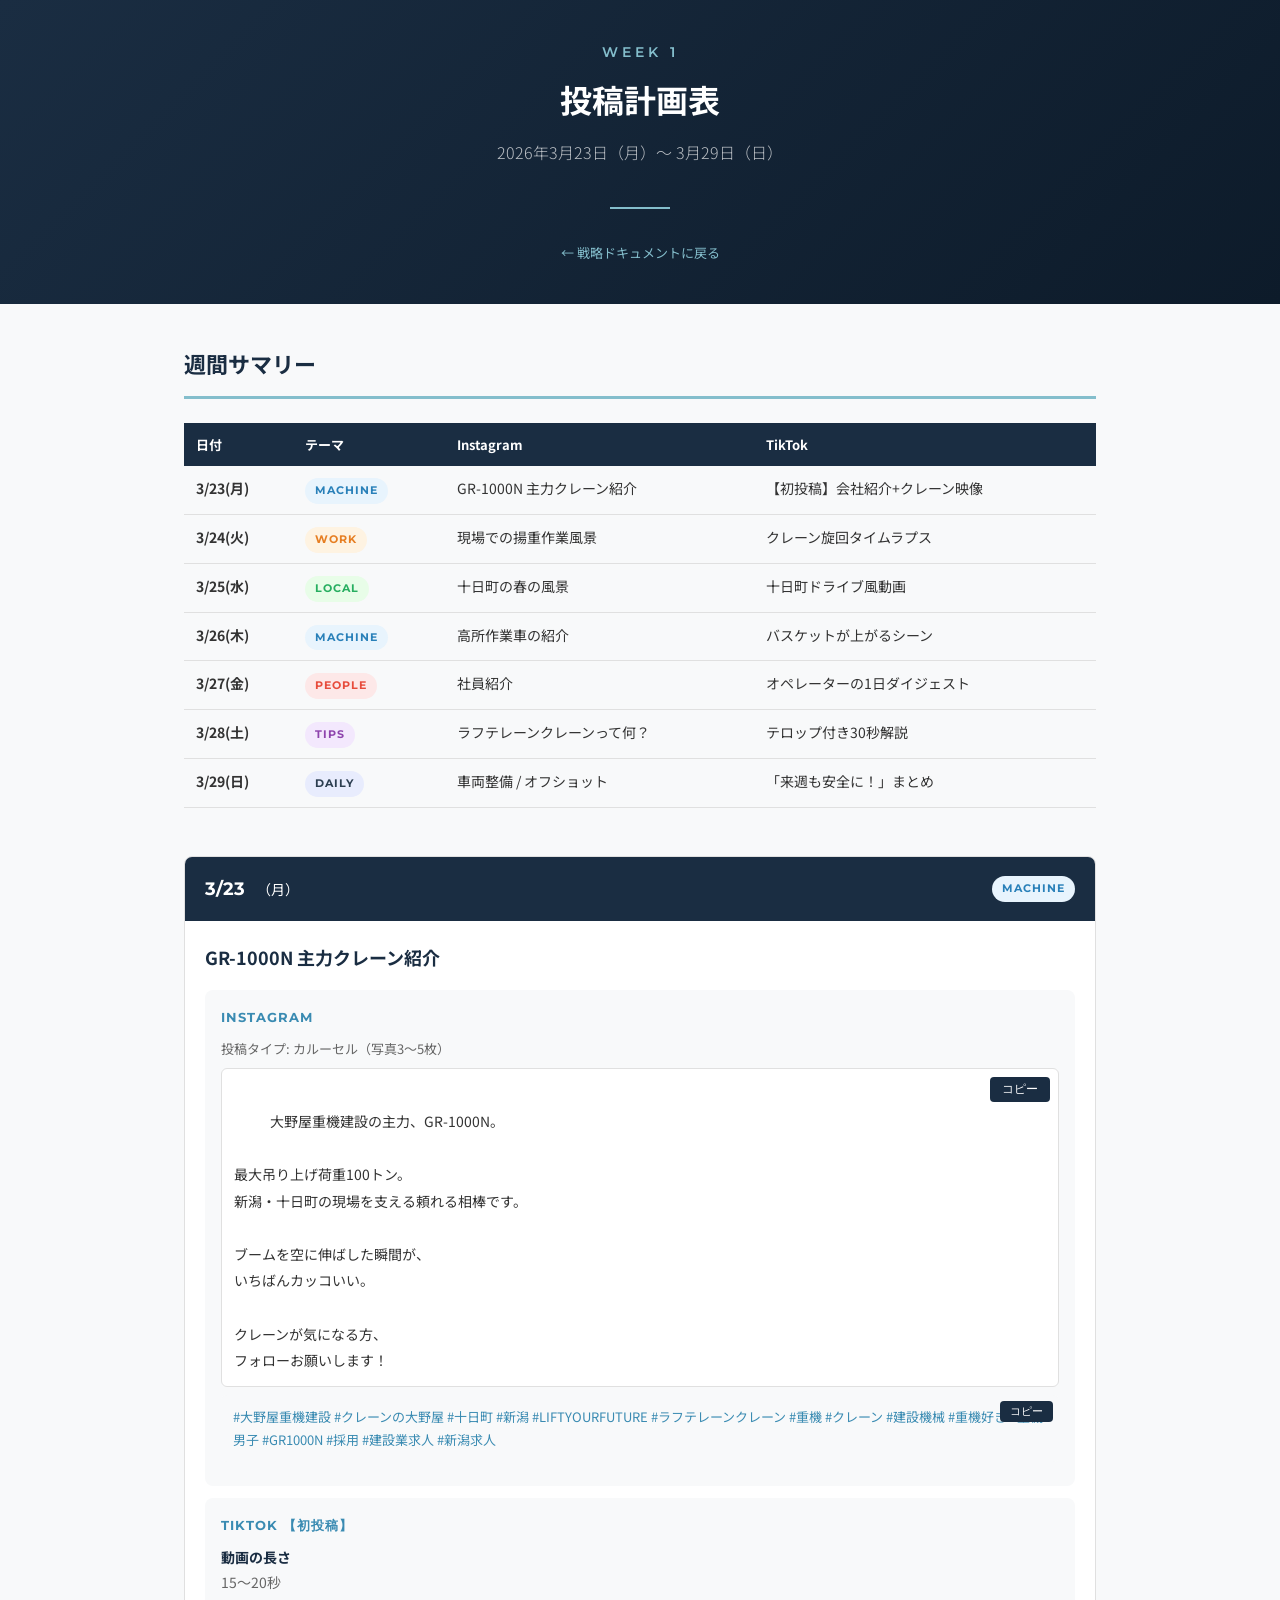
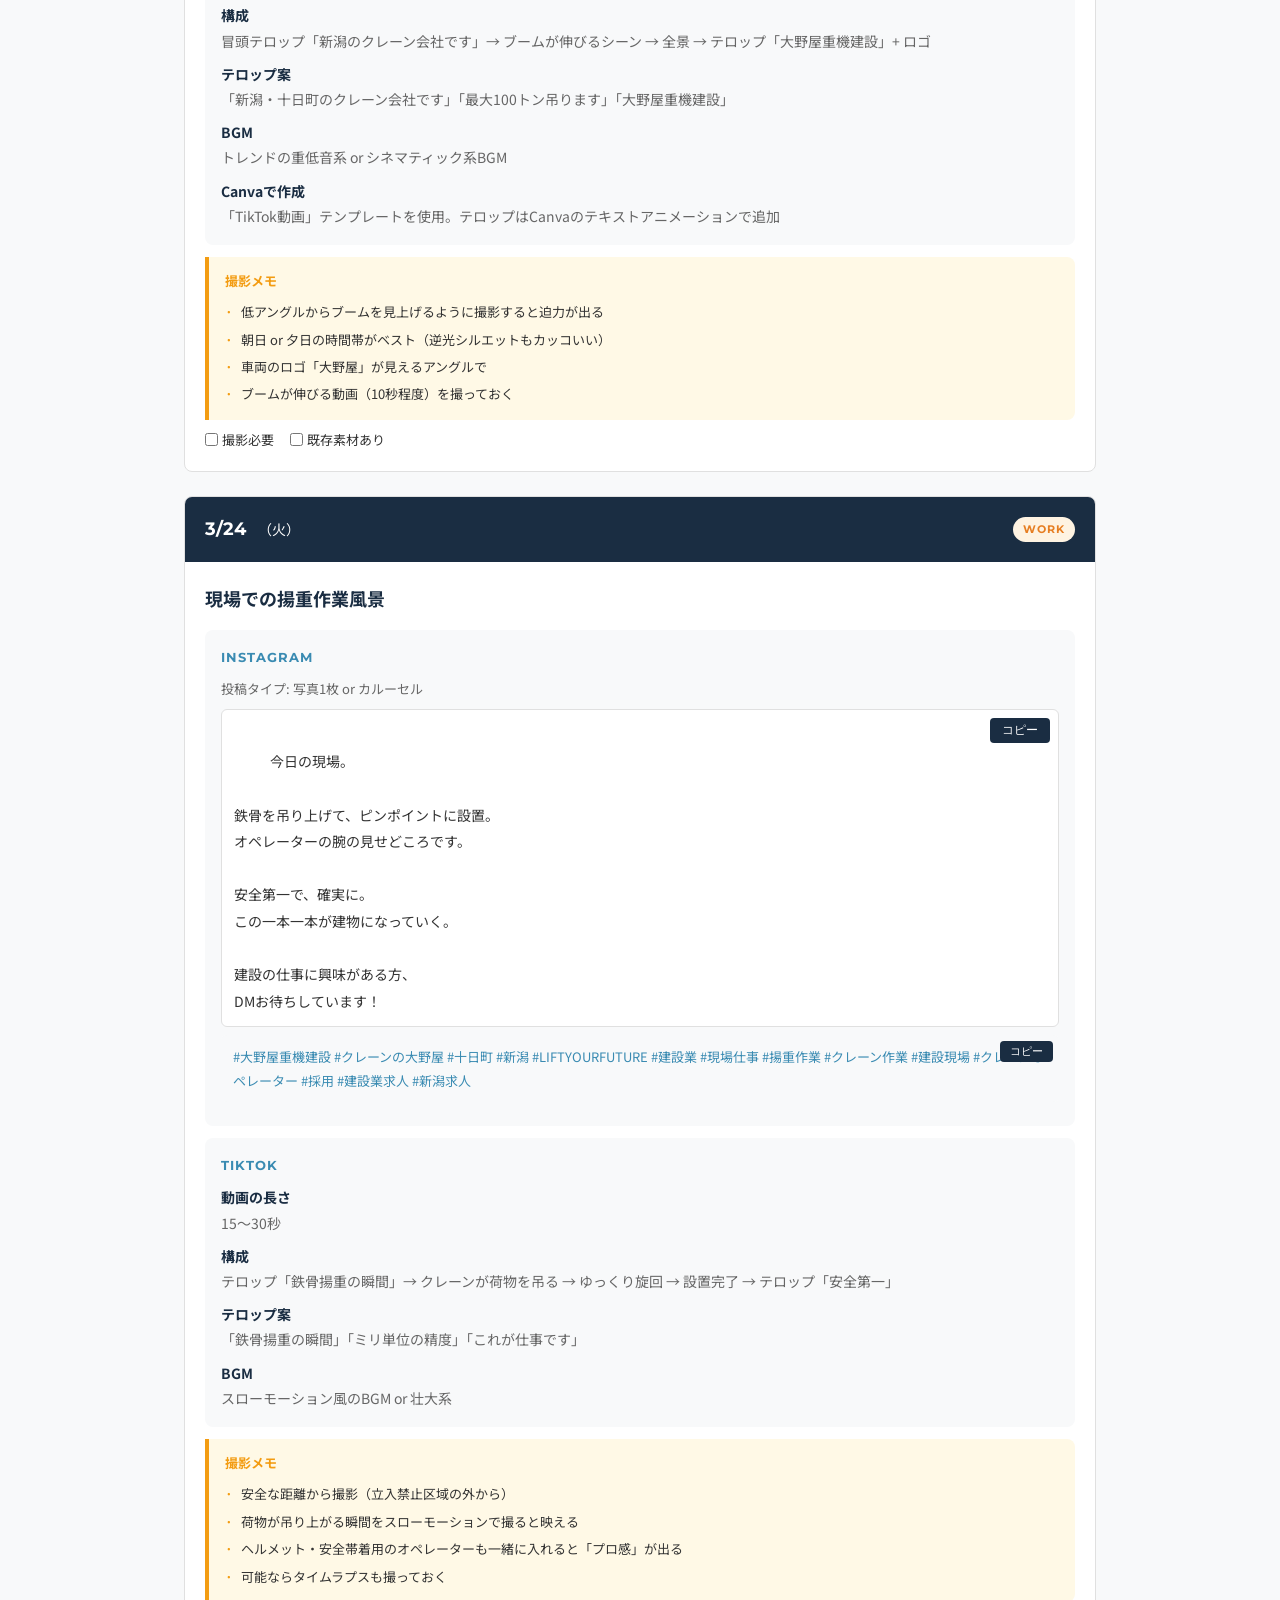
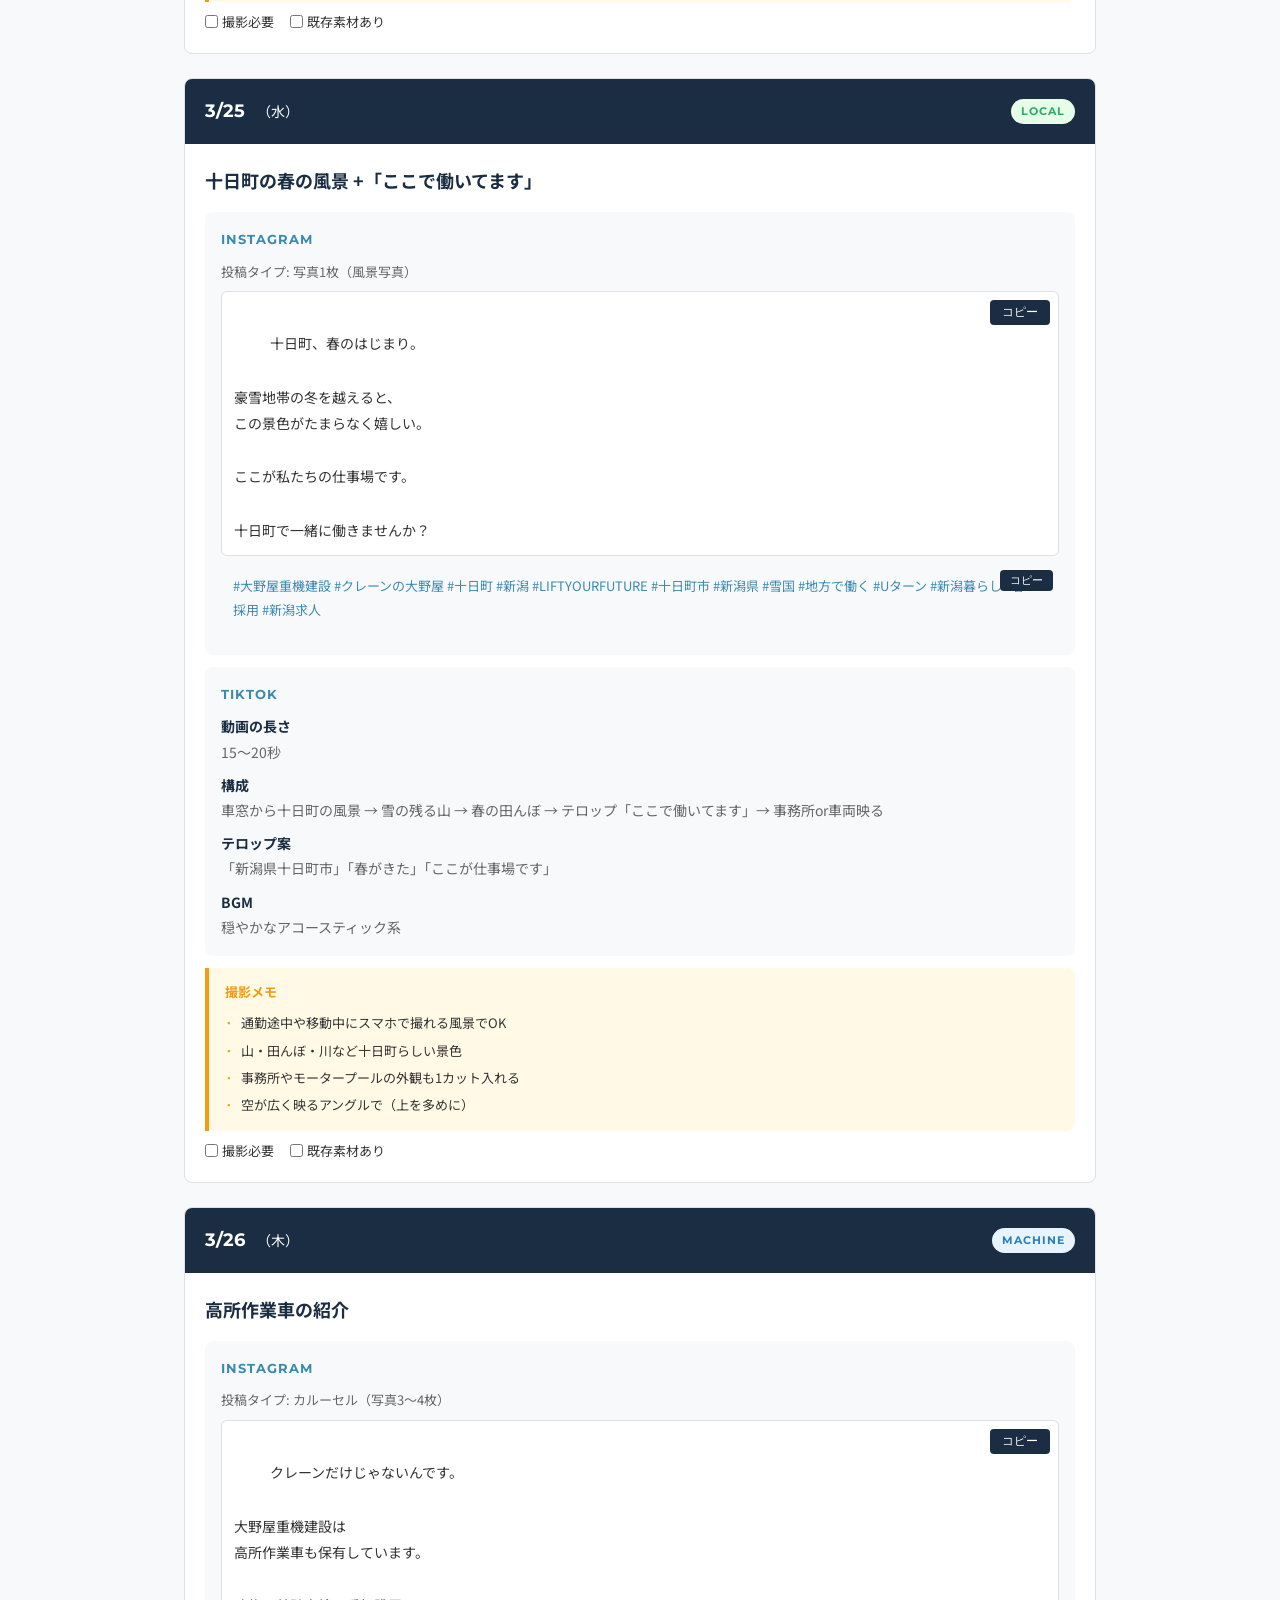
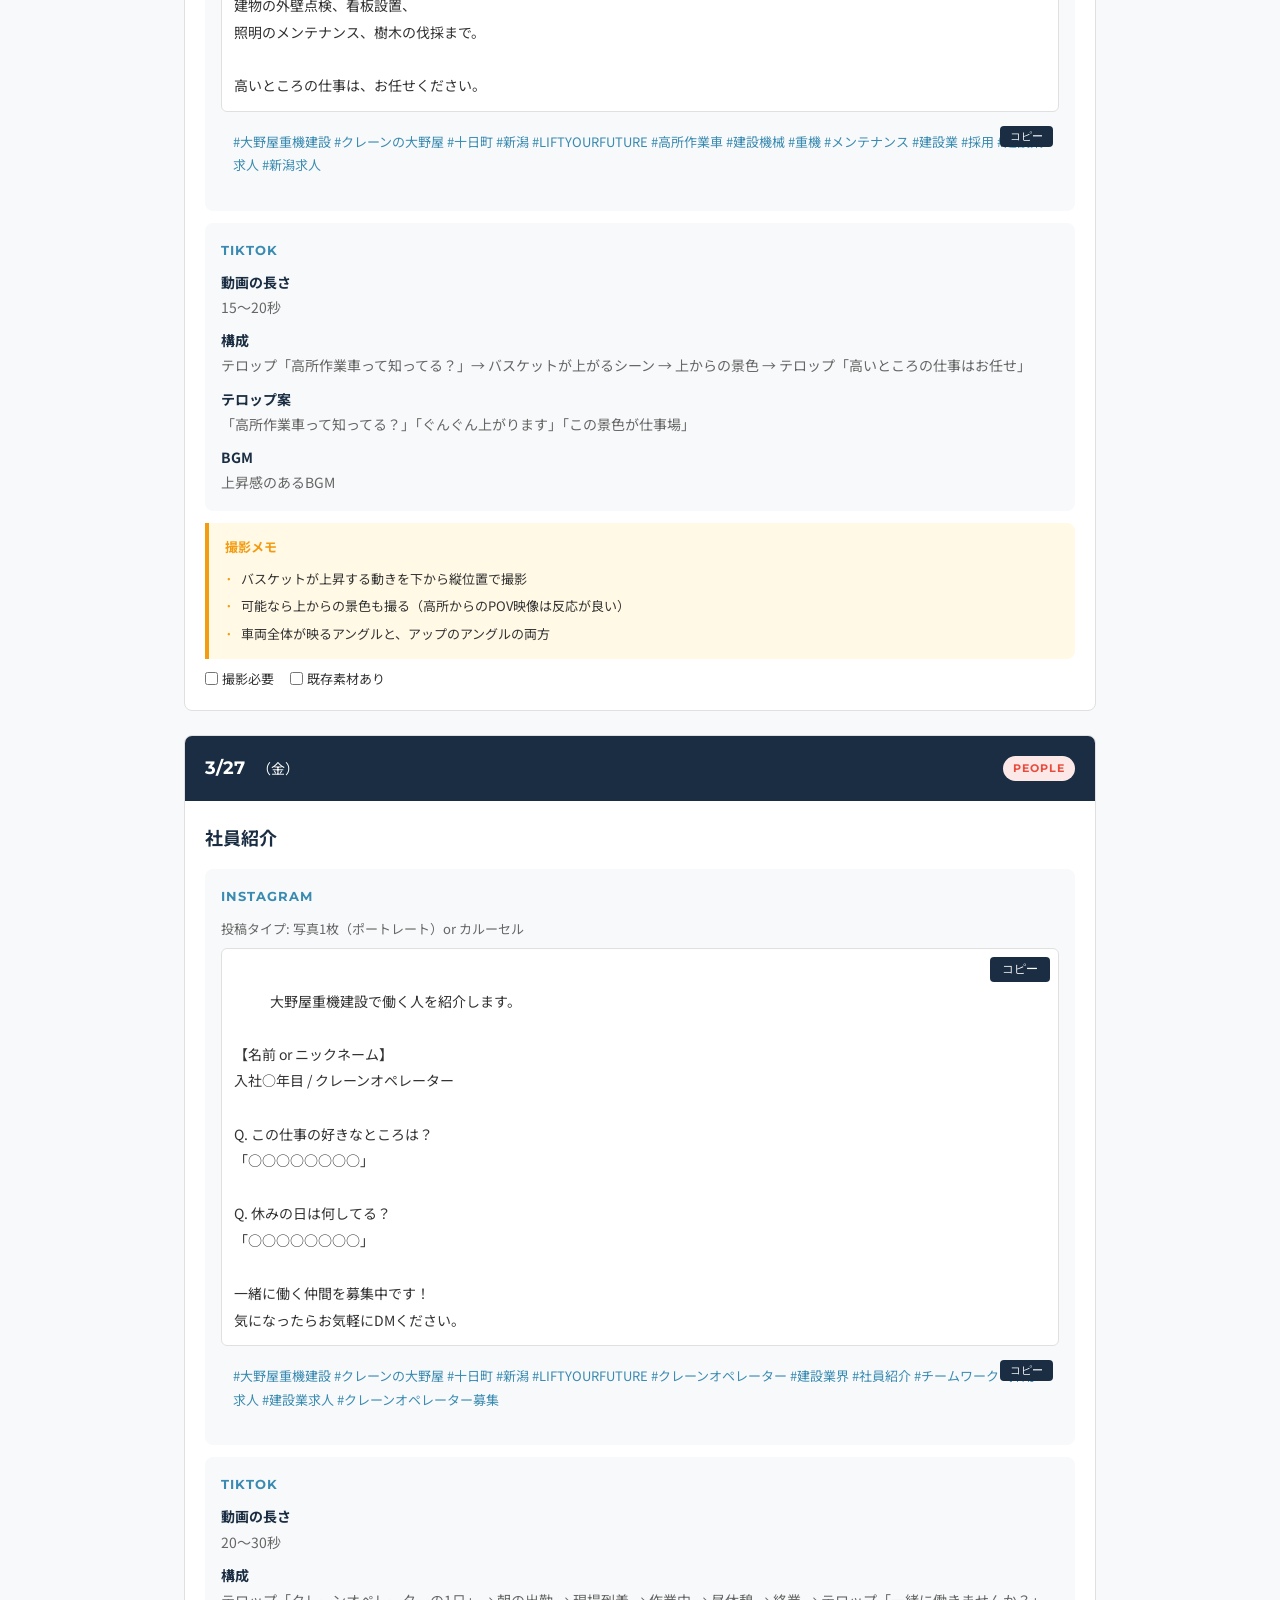
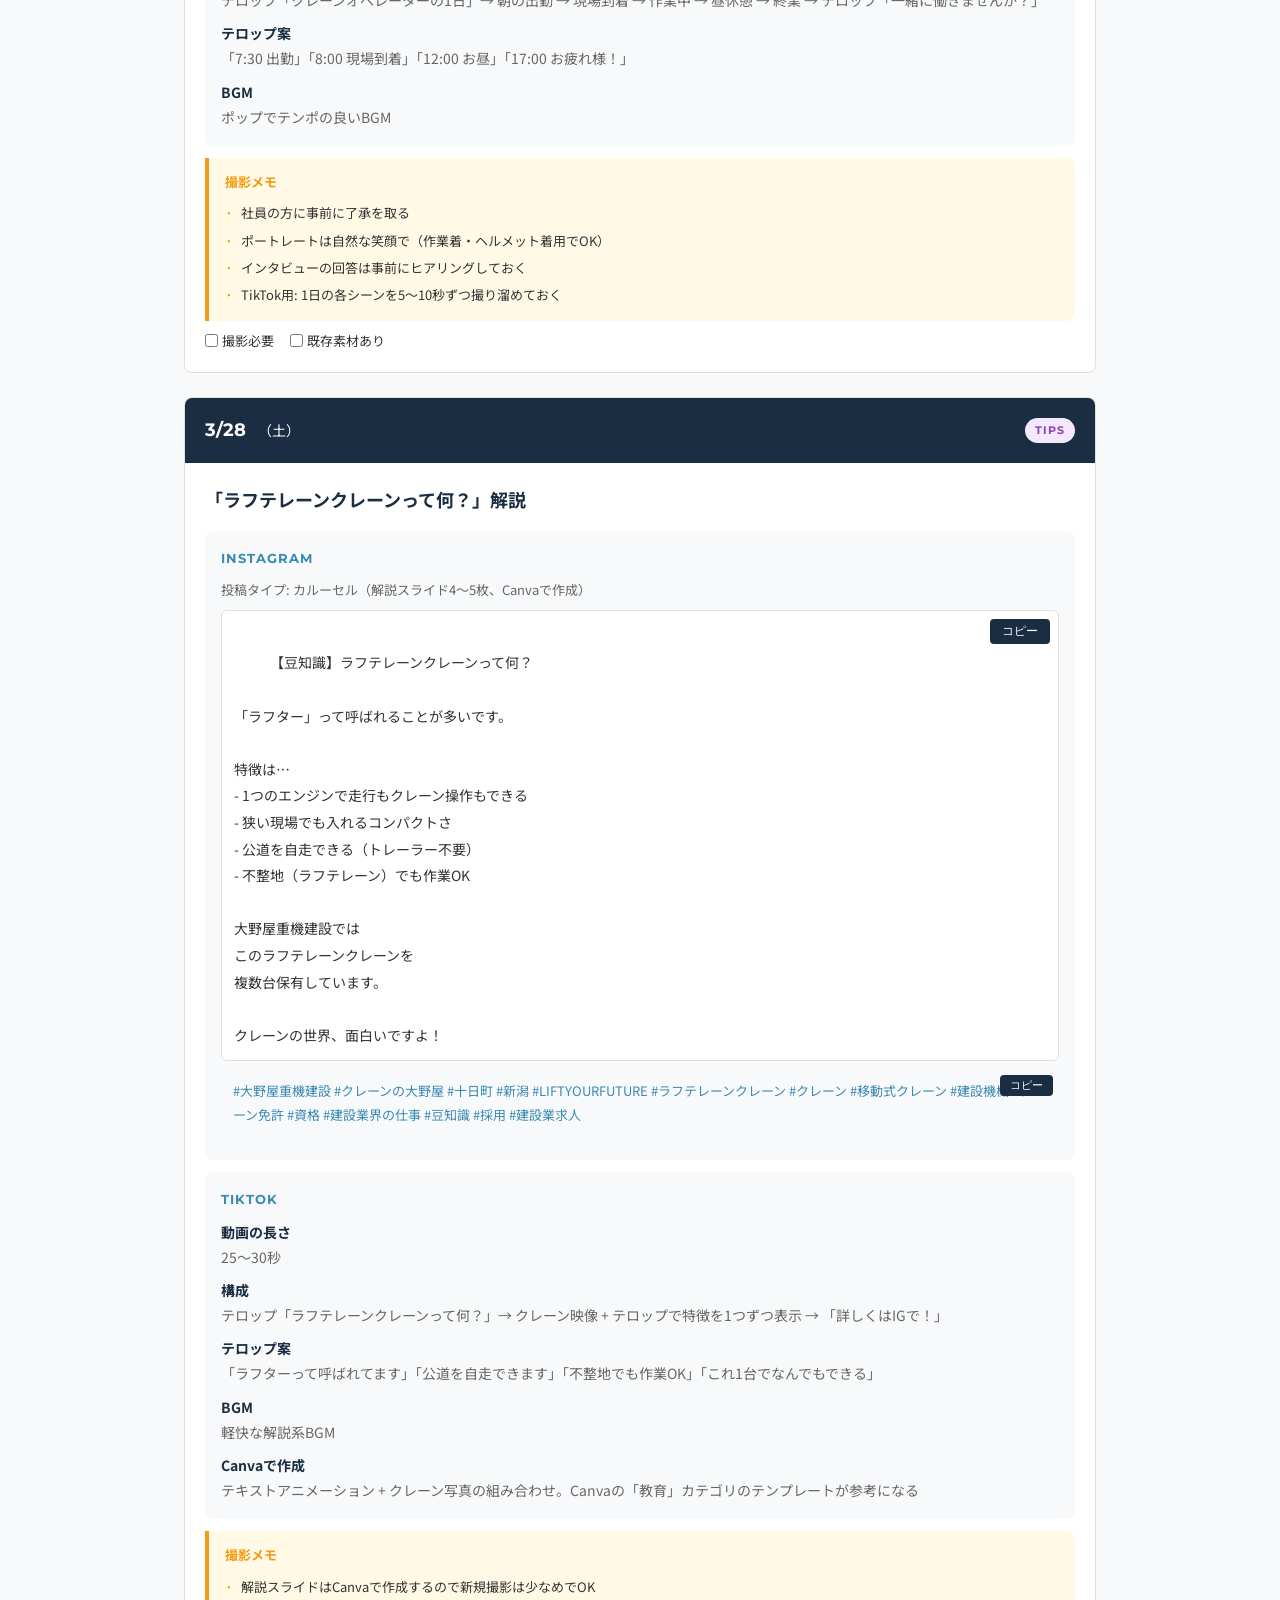
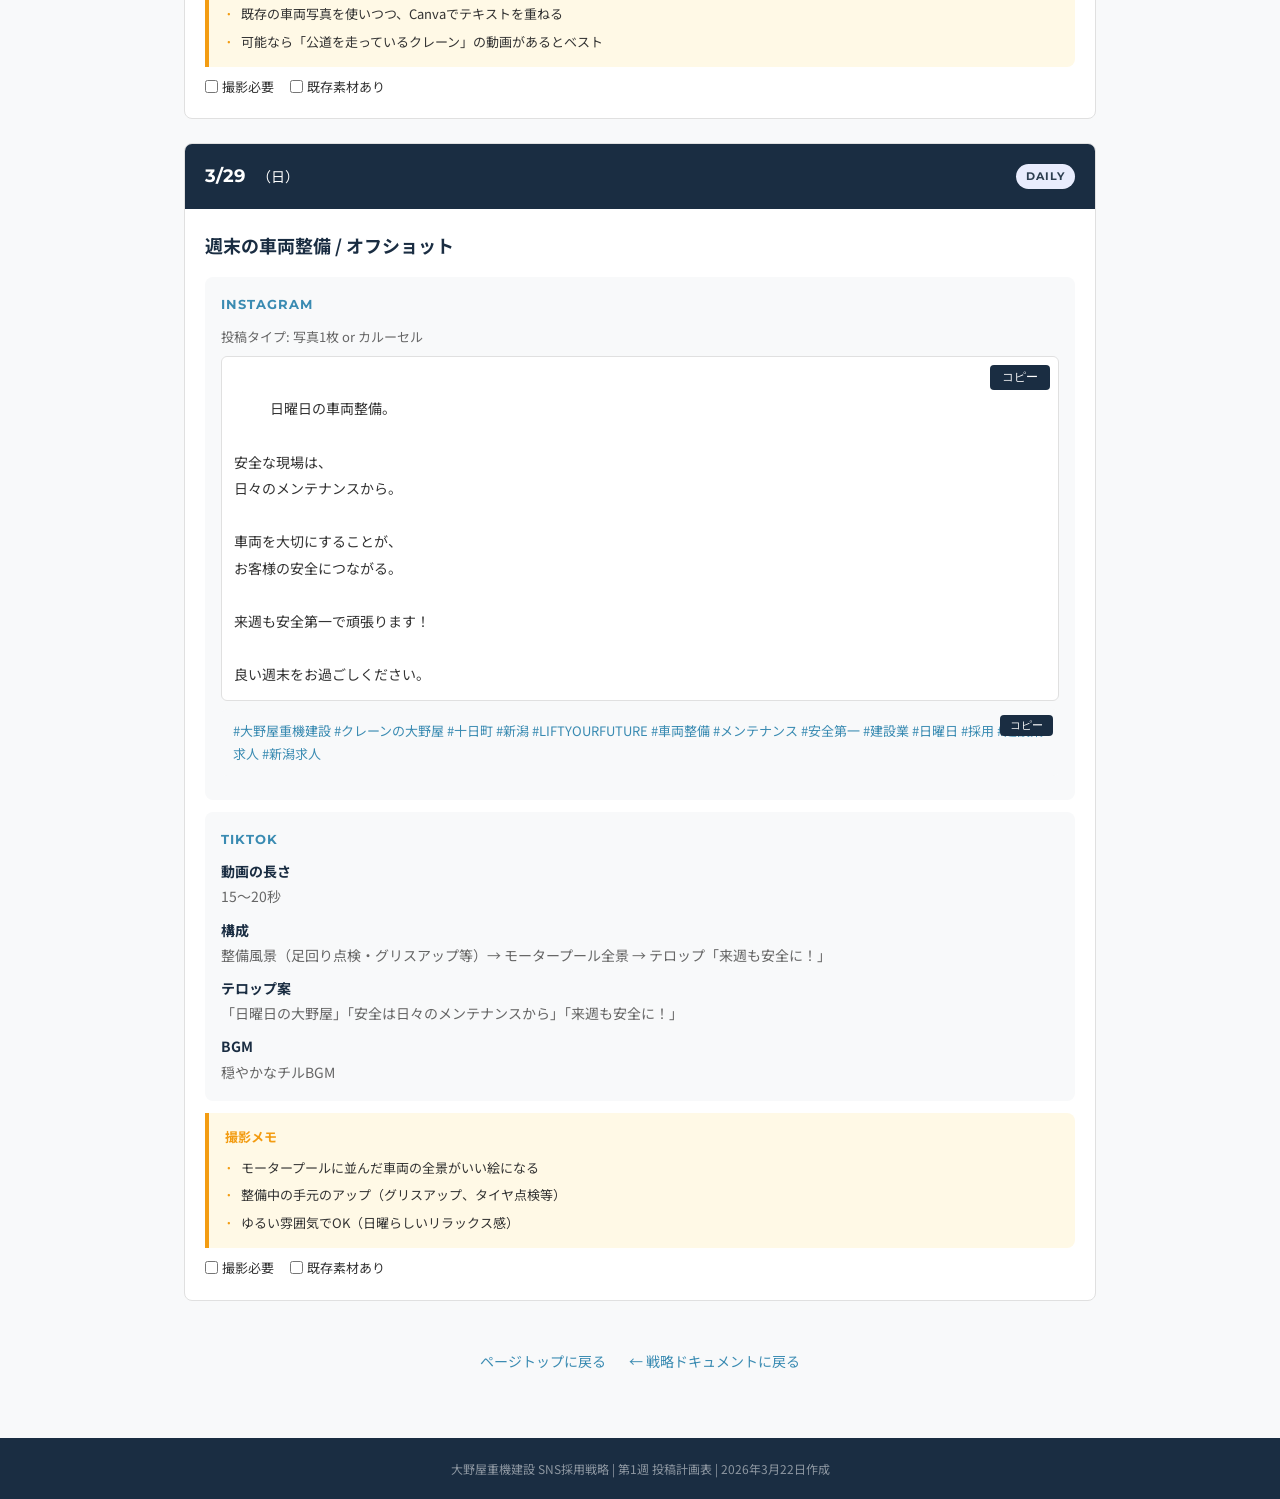
==== weekly-plan.html @ db6c4397 "初版: SNS採用戦略ドキュメント + 第1週投稿計画 + 月次レビューシート Co-Authored-By: Claude Opus 4.6 <noreply@anthropic.com>" ====
<!DOCTYPE html>
<html lang="ja">
<head>
  <meta charset="UTF-8">
  <meta name="viewport" content="width=device-width, initial-scale=1.0">
  <title>第1週 投稿計画表（3/23〜3/29）| 大野屋重機建設 SNS</title>
  <link href="https://fonts.googleapis.com/css2?family=Montserrat:wght@400;600;700&family=Noto+Sans+JP:wght@300;400;500;700&display=swap" rel="stylesheet">
  <link rel="stylesheet" href="css/style.css">
</head>
<body>

  <!-- ========== Header ========== -->
  <div class="cover" style="min-height:auto; padding:40px 24px;">
    <div class="cover-logo">WEEK 1</div>
    <h1 class="cover-title">投稿計画表</h1>
    <p class="cover-subtitle">2026年3月23日（月）〜 3月29日（日）</p>
    <div class="cover-divider"></div>
    <p style="color:rgba(255,255,255,0.5); font-size:13px;">
      <a href="index.html" style="color:var(--color-accent-light);">← 戦略ドキュメントに戻る</a>
    </p>
  </div>

  <div class="container">

    <!-- ========== 週間サマリー ========== -->
    <section class="section">
      <h2 class="section-title">週間サマリー</h2>
      <table class="schedule-table">
        <thead>
          <tr>
            <th>日付</th>
            <th>テーマ</th>
            <th>Instagram</th>
            <th>TikTok</th>
          </tr>
        </thead>
        <tbody>
          <tr>
            <td><strong>3/23(月)</strong></td>
            <td><span class="badge badge-machine">MACHINE</span></td>
            <td>GR-1000N 主力クレーン紹介</td>
            <td>【初投稿】会社紹介+クレーン映像</td>
          </tr>
          <tr>
            <td><strong>3/24(火)</strong></td>
            <td><span class="badge badge-work">WORK</span></td>
            <td>現場での揚重作業風景</td>
            <td>クレーン旋回タイムラプス</td>
          </tr>
          <tr>
            <td><strong>3/25(水)</strong></td>
            <td><span class="badge badge-local">LOCAL</span></td>
            <td>十日町の春の風景</td>
            <td>十日町ドライブ風動画</td>
          </tr>
          <tr>
            <td><strong>3/26(木)</strong></td>
            <td><span class="badge badge-machine">MACHINE</span></td>
            <td>高所作業車の紹介</td>
            <td>バスケットが上がるシーン</td>
          </tr>
          <tr>
            <td><strong>3/27(金)</strong></td>
            <td><span class="badge badge-people">PEOPLE</span></td>
            <td>社員紹介</td>
            <td>オペレーターの1日ダイジェスト</td>
          </tr>
          <tr>
            <td><strong>3/28(土)</strong></td>
            <td><span class="badge badge-tips">TIPS</span></td>
            <td>ラフテレーンクレーンって何？</td>
            <td>テロップ付き30秒解説</td>
          </tr>
          <tr>
            <td><strong>3/29(日)</strong></td>
            <td><span class="badge badge-daily">DAILY</span></td>
            <td>車両整備 / オフショット</td>
            <td>「来週も安全に！」まとめ</td>
          </tr>
        </tbody>
      </table>
    </section>

    <!-- ============================================================
         DAY 1: 3/23（月）MACHINE — GR-1000N
         ============================================================ -->
    <div class="post-card" id="day1">
      <div class="post-card-header">
        <div>
          <span class="date">3/23</span>
          <span class="day">（月）</span>
        </div>
        <span class="badge badge-machine">MACHINE</span>
      </div>
      <div class="post-card-body">
        <div class="theme">GR-1000N 主力クレーン紹介</div>

        <!-- Instagram -->
        <div class="platform-section">
          <div class="platform-label">INSTAGRAM</div>
          <div class="post-type">投稿タイプ: カルーセル（写真3〜5枚）</div>
          <div class="caption-box">
            <button class="copy-btn" onclick="copyCaption(this)">コピー</button>大野屋重機建設の主力、GR-1000N。

最大吊り上げ荷重100トン。
新潟・十日町の現場を支える頼れる相棒です。

ブームを空に伸ばした瞬間が、
いちばんカッコいい。

クレーンが気になる方、
フォローお願いします！</div>
          <div class="hashtag-box">
            <button class="copy-btn" onclick="copyCaption(this)">コピー</button>
#大野屋重機建設 #クレーンの大野屋 #十日町 #新潟 #LIFTYOURFUTURE #ラフテレーンクレーン #重機 #クレーン #建設機械 #重機好き #重機男子 #GR1000N #採用 #建設業求人 #新潟求人</div>
        </div>

        <!-- TikTok -->
        <div class="platform-section">
          <div class="platform-label">TIKTOK 【初投稿】</div>
          <dl class="tiktok-details">
            <dt>動画の長さ</dt>
            <dd>15〜20秒</dd>
            <dt>構成</dt>
            <dd>
              冒頭テロップ「新潟のクレーン会社です」→ ブームが伸びるシーン → 全景 → テロップ「大野屋重機建設」+ ロゴ
            </dd>
            <dt>テロップ案</dt>
            <dd>「新潟・十日町のクレーン会社です」「最大100トン吊ります」「大野屋重機建設」</dd>
            <dt>BGM</dt>
            <dd>トレンドの重低音系 or シネマティック系BGM</dd>
            <dt>Canvaで作成</dt>
            <dd>「TikTok動画」テンプレートを使用。テロップはCanvaのテキストアニメーションで追加</dd>
          </dl>
        </div>

        <!-- 撮影メモ -->
        <div class="shooting-memo">
          <h4>撮影メモ</h4>
          <ul>
            <li>低アングルからブームを見上げるように撮影すると迫力が出る</li>
            <li>朝日 or 夕日の時間帯がベスト（逆光シルエットもカッコいい）</li>
            <li>車両のロゴ「大野屋」が見えるアングルで</li>
            <li>ブームが伸びる動画（10秒程度）を撮っておく</li>
          </ul>
        </div>

        <div class="material-status">
          <label><input type="checkbox"> 撮影必要</label>
          <label><input type="checkbox"> 既存素材あり</label>
        </div>
      </div>
    </div>

    <!-- ============================================================
         DAY 2: 3/24（火）WORK — 現場での揚重作業風景
         ============================================================ -->
    <div class="post-card" id="day2">
      <div class="post-card-header">
        <div>
          <span class="date">3/24</span>
          <span class="day">（火）</span>
        </div>
        <span class="badge badge-work">WORK</span>
      </div>
      <div class="post-card-body">
        <div class="theme">現場での揚重作業風景</div>

        <!-- Instagram -->
        <div class="platform-section">
          <div class="platform-label">INSTAGRAM</div>
          <div class="post-type">投稿タイプ: 写真1枚 or カルーセル</div>
          <div class="caption-box">
            <button class="copy-btn" onclick="copyCaption(this)">コピー</button>今日の現場。

鉄骨を吊り上げて、ピンポイントに設置。
オペレーターの腕の見せどころです。

安全第一で、確実に。
この一本一本が建物になっていく。

建設の仕事に興味がある方、
DMお待ちしています！</div>
          <div class="hashtag-box">
            <button class="copy-btn" onclick="copyCaption(this)">コピー</button>
#大野屋重機建設 #クレーンの大野屋 #十日町 #新潟 #LIFTYOURFUTURE #建設業 #現場仕事 #揚重作業 #クレーン作業 #建設現場 #クレーンオペレーター #採用 #建設業求人 #新潟求人</div>
        </div>

        <!-- TikTok -->
        <div class="platform-section">
          <div class="platform-label">TIKTOK</div>
          <dl class="tiktok-details">
            <dt>動画の長さ</dt>
            <dd>15〜30秒</dd>
            <dt>構成</dt>
            <dd>
              テロップ「鉄骨揚重の瞬間」→ クレーンが荷物を吊る → ゆっくり旋回 → 設置完了 → テロップ「安全第一」
            </dd>
            <dt>テロップ案</dt>
            <dd>「鉄骨揚重の瞬間」「ミリ単位の精度」「これが仕事です」</dd>
            <dt>BGM</dt>
            <dd>スローモーション風のBGM or 壮大系</dd>
          </dl>
        </div>

        <div class="shooting-memo">
          <h4>撮影メモ</h4>
          <ul>
            <li>安全な距離から撮影（立入禁止区域の外から）</li>
            <li>荷物が吊り上がる瞬間をスローモーションで撮ると映える</li>
            <li>ヘルメット・安全帯着用のオペレーターも一緒に入れると「プロ感」が出る</li>
            <li>可能ならタイムラプスも撮っておく</li>
          </ul>
        </div>

        <div class="material-status">
          <label><input type="checkbox"> 撮影必要</label>
          <label><input type="checkbox"> 既存素材あり</label>
        </div>
      </div>
    </div>

    <!-- ============================================================
         DAY 3: 3/25（水）LOCAL — 十日町の春の風景
         ============================================================ -->
    <div class="post-card" id="day3">
      <div class="post-card-header">
        <div>
          <span class="date">3/25</span>
          <span class="day">（水）</span>
        </div>
        <span class="badge badge-local">LOCAL</span>
      </div>
      <div class="post-card-body">
        <div class="theme">十日町の春の風景 +「ここで働いてます」</div>

        <!-- Instagram -->
        <div class="platform-section">
          <div class="platform-label">INSTAGRAM</div>
          <div class="post-type">投稿タイプ: 写真1枚（風景写真）</div>
          <div class="caption-box">
            <button class="copy-btn" onclick="copyCaption(this)">コピー</button>十日町、春のはじまり。

豪雪地帯の冬を越えると、
この景色がたまらなく嬉しい。

ここが私たちの仕事場です。

十日町で一緒に働きませんか？</div>
          <div class="hashtag-box">
            <button class="copy-btn" onclick="copyCaption(this)">コピー</button>
#大野屋重機建設 #クレーンの大野屋 #十日町 #新潟 #LIFTYOURFUTURE #十日町市 #新潟県 #雪国 #地方で働く #Uターン #新潟暮らし #春 #採用 #新潟求人</div>
        </div>

        <!-- TikTok -->
        <div class="platform-section">
          <div class="platform-label">TIKTOK</div>
          <dl class="tiktok-details">
            <dt>動画の長さ</dt>
            <dd>15〜20秒</dd>
            <dt>構成</dt>
            <dd>
              車窓から十日町の風景 → 雪の残る山 → 春の田んぼ → テロップ「ここで働いてます」→ 事務所or車両映る
            </dd>
            <dt>テロップ案</dt>
            <dd>「新潟県十日町市」「春がきた」「ここが仕事場です」</dd>
            <dt>BGM</dt>
            <dd>穏やかなアコースティック系</dd>
          </dl>
        </div>

        <div class="shooting-memo">
          <h4>撮影メモ</h4>
          <ul>
            <li>通勤途中や移動中にスマホで撮れる風景でOK</li>
            <li>山・田んぼ・川など十日町らしい景色</li>
            <li>事務所やモータープールの外観も1カット入れる</li>
            <li>空が広く映るアングルで（上を多めに）</li>
          </ul>
        </div>

        <div class="material-status">
          <label><input type="checkbox"> 撮影必要</label>
          <label><input type="checkbox"> 既存素材あり</label>
        </div>
      </div>
    </div>

    <!-- ============================================================
         DAY 4: 3/26（木）MACHINE — 高所作業車
         ============================================================ -->
    <div class="post-card" id="day4">
      <div class="post-card-header">
        <div>
          <span class="date">3/26</span>
          <span class="day">（木）</span>
        </div>
        <span class="badge badge-machine">MACHINE</span>
      </div>
      <div class="post-card-body">
        <div class="theme">高所作業車の紹介</div>

        <!-- Instagram -->
        <div class="platform-section">
          <div class="platform-label">INSTAGRAM</div>
          <div class="post-type">投稿タイプ: カルーセル（写真3〜4枚）</div>
          <div class="caption-box">
            <button class="copy-btn" onclick="copyCaption(this)">コピー</button>クレーンだけじゃないんです。

大野屋重機建設は
高所作業車も保有しています。

建物の外壁点検、看板設置、
照明のメンテナンス、樹木の伐採まで。

高いところの仕事は、お任せください。</div>
          <div class="hashtag-box">
            <button class="copy-btn" onclick="copyCaption(this)">コピー</button>
#大野屋重機建設 #クレーンの大野屋 #十日町 #新潟 #LIFTYOURFUTURE #高所作業車 #建設機械 #重機 #メンテナンス #建設業 #採用 #建設業求人 #新潟求人</div>
        </div>

        <!-- TikTok -->
        <div class="platform-section">
          <div class="platform-label">TIKTOK</div>
          <dl class="tiktok-details">
            <dt>動画の長さ</dt>
            <dd>15〜20秒</dd>
            <dt>構成</dt>
            <dd>
              テロップ「高所作業車って知ってる？」→ バスケットが上がるシーン → 上からの景色 → テロップ「高いところの仕事はお任せ」
            </dd>
            <dt>テロップ案</dt>
            <dd>「高所作業車って知ってる？」「ぐんぐん上がります」「この景色が仕事場」</dd>
            <dt>BGM</dt>
            <dd>上昇感のあるBGM</dd>
          </dl>
        </div>

        <div class="shooting-memo">
          <h4>撮影メモ</h4>
          <ul>
            <li>バスケットが上昇する動きを下から縦位置で撮影</li>
            <li>可能なら上からの景色も撮る（高所からのPOV映像は反応が良い）</li>
            <li>車両全体が映るアングルと、アップのアングルの両方</li>
          </ul>
        </div>

        <div class="material-status">
          <label><input type="checkbox"> 撮影必要</label>
          <label><input type="checkbox"> 既存素材あり</label>
        </div>
      </div>
    </div>

    <!-- ============================================================
         DAY 5: 3/27（金）PEOPLE — 社員紹介
         ============================================================ -->
    <div class="post-card" id="day5">
      <div class="post-card-header">
        <div>
          <span class="date">3/27</span>
          <span class="day">（金）</span>
        </div>
        <span class="badge badge-people">PEOPLE</span>
      </div>
      <div class="post-card-body">
        <div class="theme">社員紹介</div>

        <!-- Instagram -->
        <div class="platform-section">
          <div class="platform-label">INSTAGRAM</div>
          <div class="post-type">投稿タイプ: 写真1枚（ポートレート）or カルーセル</div>
          <div class="caption-box">
            <button class="copy-btn" onclick="copyCaption(this)">コピー</button>大野屋重機建設で働く人を紹介します。

【名前 or ニックネーム】
入社○年目 / クレーンオペレーター

Q. この仕事の好きなところは？
「○○○○○○○○」

Q. 休みの日は何してる？
「○○○○○○○○」

一緒に働く仲間を募集中です！
気になったらお気軽にDMください。</div>
          <div class="hashtag-box">
            <button class="copy-btn" onclick="copyCaption(this)">コピー</button>
#大野屋重機建設 #クレーンの大野屋 #十日町 #新潟 #LIFTYOURFUTURE #クレーンオペレーター #建設業界 #社員紹介 #チームワーク #採用 #求人 #建設業求人 #クレーンオペレーター募集</div>
        </div>

        <!-- TikTok -->
        <div class="platform-section">
          <div class="platform-label">TIKTOK</div>
          <dl class="tiktok-details">
            <dt>動画の長さ</dt>
            <dd>20〜30秒</dd>
            <dt>構成</dt>
            <dd>
              テロップ「クレーンオペレーターの1日」→ 朝の出勤 → 現場到着 → 作業中 → 昼休憩 → 終業 → テロップ「一緒に働きませんか？」
            </dd>
            <dt>テロップ案</dt>
            <dd>「7:30 出勤」「8:00 現場到着」「12:00 お昼」「17:00 お疲れ様！」</dd>
            <dt>BGM</dt>
            <dd>ポップでテンポの良いBGM</dd>
          </dl>
        </div>

        <div class="shooting-memo">
          <h4>撮影メモ</h4>
          <ul>
            <li>社員の方に事前に了承を取る</li>
            <li>ポートレートは自然な笑顔で（作業着・ヘルメット着用でOK）</li>
            <li>インタビューの回答は事前にヒアリングしておく</li>
            <li>TikTok用: 1日の各シーンを5〜10秒ずつ撮り溜めておく</li>
          </ul>
        </div>

        <div class="material-status">
          <label><input type="checkbox"> 撮影必要</label>
          <label><input type="checkbox"> 既存素材あり</label>
        </div>
      </div>
    </div>

    <!-- ============================================================
         DAY 6: 3/28（土）TIPS — ラフテレーンクレーンって何？
         ============================================================ -->
    <div class="post-card" id="day6">
      <div class="post-card-header">
        <div>
          <span class="date">3/28</span>
          <span class="day">（土）</span>
        </div>
        <span class="badge badge-tips">TIPS</span>
      </div>
      <div class="post-card-body">
        <div class="theme">「ラフテレーンクレーンって何？」解説</div>

        <!-- Instagram -->
        <div class="platform-section">
          <div class="platform-label">INSTAGRAM</div>
          <div class="post-type">投稿タイプ: カルーセル（解説スライド4〜5枚、Canvaで作成）</div>
          <div class="caption-box">
            <button class="copy-btn" onclick="copyCaption(this)">コピー</button>【豆知識】ラフテレーンクレーンって何？

「ラフター」って呼ばれることが多いです。

特徴は…
- 1つのエンジンで走行もクレーン操作もできる
- 狭い現場でも入れるコンパクトさ
- 公道を自走できる（トレーラー不要）
- 不整地（ラフテレーン）でも作業OK

大野屋重機建設では
このラフテレーンクレーンを
複数台保有しています。

クレーンの世界、面白いですよ！</div>
          <div class="hashtag-box">
            <button class="copy-btn" onclick="copyCaption(this)">コピー</button>
#大野屋重機建設 #クレーンの大野屋 #十日町 #新潟 #LIFTYOURFUTURE #ラフテレーンクレーン #クレーン #移動式クレーン #建設機械 #クレーン免許 #資格 #建設業界の仕事 #豆知識 #採用 #建設業求人</div>
        </div>

        <!-- TikTok -->
        <div class="platform-section">
          <div class="platform-label">TIKTOK</div>
          <dl class="tiktok-details">
            <dt>動画の長さ</dt>
            <dd>25〜30秒</dd>
            <dt>構成</dt>
            <dd>
              テロップ「ラフテレーンクレーンって何？」→ クレーン映像 + テロップで特徴を1つずつ表示 → 「詳しくはIGで！」
            </dd>
            <dt>テロップ案</dt>
            <dd>「ラフターって呼ばれてます」「公道を自走できます」「不整地でも作業OK」「これ1台でなんでもできる」</dd>
            <dt>BGM</dt>
            <dd>軽快な解説系BGM</dd>
            <dt>Canvaで作成</dt>
            <dd>テキストアニメーション + クレーン写真の組み合わせ。Canvaの「教育」カテゴリのテンプレートが参考になる</dd>
          </dl>
        </div>

        <div class="shooting-memo">
          <h4>撮影メモ</h4>
          <ul>
            <li>解説スライドはCanvaで作成するので新規撮影は少なめでOK</li>
            <li>既存の車両写真を使いつつ、Canvaでテキストを重ねる</li>
            <li>可能なら「公道を走っているクレーン」の動画があるとベスト</li>
          </ul>
        </div>

        <div class="material-status">
          <label><input type="checkbox"> 撮影必要</label>
          <label><input type="checkbox"> 既存素材あり</label>
        </div>
      </div>
    </div>

    <!-- ============================================================
         DAY 7: 3/29（日）DAILY — 週末の車両整備 / オフショット
         ============================================================ -->
    <div class="post-card" id="day7">
      <div class="post-card-header">
        <div>
          <span class="date">3/29</span>
          <span class="day">（日）</span>
        </div>
        <span class="badge badge-daily">DAILY</span>
      </div>
      <div class="post-card-body">
        <div class="theme">週末の車両整備 / オフショット</div>

        <!-- Instagram -->
        <div class="platform-section">
          <div class="platform-label">INSTAGRAM</div>
          <div class="post-type">投稿タイプ: 写真1枚 or カルーセル</div>
          <div class="caption-box">
            <button class="copy-btn" onclick="copyCaption(this)">コピー</button>日曜日の車両整備。

安全な現場は、
日々のメンテナンスから。

車両を大切にすることが、
お客様の安全につながる。

来週も安全第一で頑張ります！

良い週末をお過ごしください。</div>
          <div class="hashtag-box">
            <button class="copy-btn" onclick="copyCaption(this)">コピー</button>
#大野屋重機建設 #クレーンの大野屋 #十日町 #新潟 #LIFTYOURFUTURE #車両整備 #メンテナンス #安全第一 #建設業 #日曜日 #採用 #建設業求人 #新潟求人</div>
        </div>

        <!-- TikTok -->
        <div class="platform-section">
          <div class="platform-label">TIKTOK</div>
          <dl class="tiktok-details">
            <dt>動画の長さ</dt>
            <dd>15〜20秒</dd>
            <dt>構成</dt>
            <dd>
              整備風景（足回り点検・グリスアップ等）→ モータープール全景 → テロップ「来週も安全に！」
            </dd>
            <dt>テロップ案</dt>
            <dd>「日曜日の大野屋」「安全は日々のメンテナンスから」「来週も安全に！」</dd>
            <dt>BGM</dt>
            <dd>穏やかなチルBGM</dd>
          </dl>
        </div>

        <div class="shooting-memo">
          <h4>撮影メモ</h4>
          <ul>
            <li>モータープールに並んだ車両の全景がいい絵になる</li>
            <li>整備中の手元のアップ（グリスアップ、タイヤ点検等）</li>
            <li>ゆるい雰囲気でOK（日曜らしいリラックス感）</li>
          </ul>
        </div>

        <div class="material-status">
          <label><input type="checkbox"> 撮影必要</label>
          <label><input type="checkbox"> 既存素材あり</label>
        </div>
      </div>
    </div>

    <!-- ========== Navigation ========== -->
    <div class="back-to-top">
      <a href="#" style="margin-right:20px;">ページトップに戻る</a>
      <a href="index.html">← 戦略ドキュメントに戻る</a>
    </div>

  </div>

  <!-- ========== Footer ========== -->
  <footer class="doc-footer">
    大野屋重機建設 SNS採用戦略 | 第1週 投稿計画表 | 2026年3月22日作成
  </footer>

  <!-- ========== Copy to Clipboard JS ========== -->
  <script>
  function copyCaption(btn) {
    const box = btn.parentElement;
    // Get text content excluding the button text
    const text = Array.from(box.childNodes)
      .filter(node => node !== btn)
      .map(node => node.textContent)
      .join('')
      .trim();

    navigator.clipboard.writeText(text).then(() => {
      btn.textContent = 'コピー済み';
      btn.classList.add('copied');
      setTimeout(() => {
        btn.textContent = 'コピー';
        btn.classList.remove('copied');
      }, 2000);
    });
  }
  </script>

</body>
</html>
---- css/style.css ----
/* ============================================
   大野屋重機建設 SNS戦略ドキュメント - Style
   カラー: ohnoya.hp2 準拠
   ============================================ */

/* ---------- CSS Variables ---------- */
:root {
  --color-primary: #1a2d42;
  --color-primary-light: #2a4a6b;
  --color-accent: #3a8bb2;
  --color-accent-light: #84becc;
  --color-text: #333333;
  --color-text-light: #666666;
  --color-white: #ffffff;
  --color-bg: #f8f9fa;
  --color-bg-dark: #0d1b2a;
  --color-border: #e0e0e0;
  --color-success: #2ecc71;
  --color-warning: #f39c12;
  --font-ja: 'Noto Sans JP', 'ヒラギノ角ゴ Pro W3', 'メイリオ', sans-serif;
  --font-en: 'Montserrat', sans-serif;
  --max-width: 960px;
  --transition: 0.3s ease;
  --radius: 8px;
}

/* ---------- Reset ---------- */
*, *::before, *::after {
  margin: 0;
  padding: 0;
  box-sizing: border-box;
}

html {
  scroll-behavior: smooth;
  font-size: 16px;
}

body {
  font-family: var(--font-ja);
  color: var(--color-text);
  line-height: 1.8;
  background: var(--color-bg);
}

a {
  color: var(--color-accent);
  text-decoration: none;
  transition: color var(--transition);
}
a:hover { color: var(--color-primary); }

img { max-width: 100%; height: auto; display: block; }

/* ---------- Cover Page ---------- */
.cover {
  min-height: 100vh;
  display: flex;
  flex-direction: column;
  justify-content: center;
  align-items: center;
  text-align: center;
  background: linear-gradient(135deg, var(--color-primary) 0%, var(--color-bg-dark) 100%);
  color: var(--color-white);
  padding: 60px 24px;
}

.cover-logo {
  font-family: var(--font-en);
  font-size: 14px;
  font-weight: 600;
  letter-spacing: 4px;
  text-transform: uppercase;
  color: var(--color-accent-light);
  margin-bottom: 12px;
}

.cover-title {
  font-size: 32px;
  font-weight: 700;
  line-height: 1.4;
  margin-bottom: 16px;
}

.cover-subtitle {
  font-size: 16px;
  font-weight: 300;
  color: rgba(255,255,255,0.7);
  margin-bottom: 40px;
}

.cover-divider {
  width: 60px;
  height: 2px;
  background: var(--color-accent-light);
  margin: 0 auto 32px;
}

.cover-meta {
  font-size: 14px;
  color: rgba(255,255,255,0.6);
  line-height: 2;
}

/* ---------- Container ---------- */
.container {
  max-width: var(--max-width);
  margin: 0 auto;
  padding: 40px 24px;
}

/* ---------- Section ---------- */
.section {
  margin-bottom: 48px;
}

.section-title {
  font-size: 22px;
  font-weight: 700;
  color: var(--color-primary);
  border-bottom: 3px solid var(--color-accent-light);
  padding-bottom: 12px;
  margin-bottom: 24px;
  display: flex;
  align-items: center;
  gap: 10px;
}

.section-title .num {
  font-family: var(--font-en);
  font-size: 14px;
  font-weight: 700;
  color: var(--color-white);
  background: var(--color-primary);
  width: 32px;
  height: 32px;
  border-radius: 50%;
  display: inline-flex;
  align-items: center;
  justify-content: center;
  flex-shrink: 0;
}

.section-lead {
  font-size: 15px;
  color: var(--color-text-light);
  margin-bottom: 20px;
}

/* ---------- Cards (General) ---------- */
.card {
  background: var(--color-white);
  border-radius: var(--radius);
  padding: 24px;
  margin-bottom: 16px;
  border: 1px solid var(--color-border);
}

.card-title {
  font-size: 16px;
  font-weight: 700;
  color: var(--color-primary);
  margin-bottom: 8px;
}

/* ---------- Persona Cards ---------- */
.persona-grid {
  display: grid;
  grid-template-columns: repeat(auto-fit, minmax(280px, 1fr));
  gap: 16px;
}

.persona-card {
  background: var(--color-white);
  border-radius: var(--radius);
  padding: 24px;
  border-left: 4px solid var(--color-accent);
}

.persona-card .label {
  font-family: var(--font-en);
  font-size: 12px;
  font-weight: 700;
  color: var(--color-accent);
  letter-spacing: 2px;
  text-transform: uppercase;
  margin-bottom: 4px;
}

.persona-card h3 {
  font-size: 18px;
  color: var(--color-primary);
  margin-bottom: 8px;
}

.persona-card .age {
  font-size: 13px;
  color: var(--color-text-light);
  margin-bottom: 12px;
}

.persona-card ul {
  list-style: none;
  padding: 0;
}

.persona-card li {
  font-size: 14px;
  padding: 4px 0;
  padding-left: 16px;
  position: relative;
}

.persona-card li::before {
  content: "·";
  position: absolute;
  left: 0;
  color: var(--color-accent);
  font-weight: 700;
}

/* ---------- Platform Comparison ---------- */
.platform-grid {
  display: grid;
  grid-template-columns: 1fr 1fr;
  gap: 16px;
}

.platform-card {
  background: var(--color-white);
  border-radius: var(--radius);
  padding: 24px;
  border-top: 4px solid var(--color-accent);
}

.platform-card .platform-name {
  font-family: var(--font-en);
  font-size: 20px;
  font-weight: 700;
  color: var(--color-primary);
  margin-bottom: 12px;
}

/* ---------- Category Badges ---------- */
.badge {
  display: inline-block;
  font-size: 11px;
  font-weight: 700;
  padding: 3px 10px;
  border-radius: 20px;
  letter-spacing: 1px;
  text-transform: uppercase;
  font-family: var(--font-en);
}

.badge-machine { background: #e8f4fd; color: #2980b9; }
.badge-work { background: #fef3e2; color: #e67e22; }
.badge-people { background: #fde8e8; color: #e74c3c; }
.badge-local { background: #e8fde8; color: #27ae60; }
.badge-tips { background: #f3e8fd; color: #8e44ad; }
.badge-ba { background: #fdf8e8; color: #f39c12; }
.badge-daily { background: #e8ecfd; color: #2c3e50; }

/* ---------- Content Category Grid ---------- */
.category-grid {
  display: grid;
  grid-template-columns: repeat(auto-fit, minmax(200px, 1fr));
  gap: 12px;
}

.category-item {
  background: var(--color-white);
  border-radius: var(--radius);
  padding: 16px;
  text-align: center;
  border: 1px solid var(--color-border);
}

.category-item .cat-name {
  font-weight: 700;
  font-size: 15px;
  margin-top: 8px;
  margin-bottom: 4px;
}

.category-item .cat-desc {
  font-size: 13px;
  color: var(--color-text-light);
}

/* ---------- Hashtag Section ---------- */
.hashtag-group {
  margin-bottom: 20px;
}

.hashtag-group h3 {
  font-size: 15px;
  font-weight: 700;
  color: var(--color-primary);
  margin-bottom: 8px;
}

.tag-list {
  display: flex;
  flex-wrap: wrap;
  gap: 8px;
}

.tag {
  display: inline-block;
  background: var(--color-primary);
  color: var(--color-white);
  font-size: 13px;
  padding: 4px 12px;
  border-radius: 20px;
}

.tag.accent {
  background: var(--color-accent);
}

.tag.light {
  background: var(--color-accent-light);
  color: var(--color-primary);
}

/* ---------- KPI Table ---------- */
.kpi-table {
  width: 100%;
  border-collapse: collapse;
  margin-bottom: 16px;
}

.kpi-table th,
.kpi-table td {
  padding: 12px 16px;
  text-align: left;
  border-bottom: 1px solid var(--color-border);
  font-size: 14px;
}

.kpi-table th {
  background: var(--color-primary);
  color: var(--color-white);
  font-weight: 600;
  font-size: 13px;
}

.kpi-table tr:nth-child(even) {
  background: var(--color-bg);
}

.kpi-table .num-cell {
  font-family: var(--font-en);
  font-weight: 700;
  color: var(--color-accent);
}

/* ---------- Flow Steps ---------- */
.flow-steps {
  display: flex;
  flex-direction: column;
  gap: 12px;
}

.flow-step {
  display: flex;
  align-items: flex-start;
  gap: 16px;
  background: var(--color-white);
  border-radius: var(--radius);
  padding: 16px 20px;
  border: 1px solid var(--color-border);
}

.flow-step .step-num {
  font-family: var(--font-en);
  font-size: 18px;
  font-weight: 700;
  color: var(--color-accent);
  flex-shrink: 0;
  width: 32px;
}

.flow-step .step-title {
  font-weight: 700;
  margin-bottom: 4px;
}

.flow-step .step-desc {
  font-size: 14px;
  color: var(--color-text-light);
}

/* ---------- Checklist ---------- */
.checklist {
  list-style: none;
  padding: 0;
}

.checklist li {
  padding: 10px 0;
  padding-left: 28px;
  position: relative;
  border-bottom: 1px solid var(--color-border);
  font-size: 14px;
}

.checklist li::before {
  content: "□";
  position: absolute;
  left: 0;
  color: var(--color-accent);
  font-size: 16px;
}

/* ============================================
   Post Card (weekly-plan.html 用)
   ============================================ */

.post-card {
  background: var(--color-white);
  border-radius: var(--radius);
  margin-bottom: 24px;
  overflow: hidden;
  border: 1px solid var(--color-border);
}

.post-card-header {
  background: var(--color-primary);
  color: var(--color-white);
  padding: 16px 20px;
  display: flex;
  align-items: center;
  justify-content: space-between;
}

.post-card-header .date {
  font-family: var(--font-en);
  font-size: 18px;
  font-weight: 700;
}

.post-card-header .day {
  font-size: 14px;
  margin-left: 8px;
  font-weight: 400;
}

.post-card-body {
  padding: 20px;
}

.post-card-body .theme {
  font-size: 18px;
  font-weight: 700;
  color: var(--color-primary);
  margin-bottom: 16px;
}

/* Platform Sections in Post Card */
.platform-section {
  background: var(--color-bg);
  border-radius: var(--radius);
  padding: 16px;
  margin-bottom: 12px;
}

.platform-section .platform-label {
  font-family: var(--font-en);
  font-size: 13px;
  font-weight: 700;
  color: var(--color-accent);
  letter-spacing: 1px;
  margin-bottom: 8px;
}

.platform-section .post-type {
  font-size: 13px;
  color: var(--color-text-light);
  margin-bottom: 8px;
}

/* Caption Box */
.caption-box {
  background: var(--color-white);
  border: 1px solid var(--color-border);
  border-radius: 6px;
  padding: 12px;
  margin-bottom: 8px;
  font-size: 14px;
  line-height: 1.9;
  white-space: pre-wrap;
  position: relative;
}

.caption-box .copy-btn {
  position: absolute;
  top: 8px;
  right: 8px;
  background: var(--color-primary);
  color: var(--color-white);
  border: none;
  padding: 4px 12px;
  border-radius: 4px;
  font-size: 12px;
  cursor: pointer;
  transition: background var(--transition);
}

.caption-box .copy-btn:hover {
  background: var(--color-accent);
}

.caption-box .copy-btn.copied {
  background: var(--color-success);
}

/* Hashtag Box */
.hashtag-box {
  background: var(--color-bg);
  border-radius: 6px;
  padding: 10px 12px;
  font-size: 13px;
  color: var(--color-accent);
  line-height: 1.8;
  position: relative;
  margin-bottom: 8px;
}

.hashtag-box .copy-btn {
  position: absolute;
  top: 6px;
  right: 6px;
  background: var(--color-primary);
  color: var(--color-white);
  border: none;
  padding: 3px 10px;
  border-radius: 4px;
  font-size: 11px;
  cursor: pointer;
  transition: background var(--transition);
}

.hashtag-box .copy-btn:hover {
  background: var(--color-accent);
}

.hashtag-box .copy-btn.copied {
  background: var(--color-success);
}

/* TikTok Details */
.tiktok-details {
  font-size: 14px;
}

.tiktok-details dt {
  font-weight: 700;
  color: var(--color-primary);
  margin-top: 8px;
}

.tiktok-details dd {
  color: var(--color-text-light);
  margin-left: 0;
}

/* Shooting Memo */
.shooting-memo {
  background: #fff9e6;
  border-left: 4px solid var(--color-warning);
  border-radius: 0 var(--radius) var(--radius) 0;
  padding: 12px 16px;
  margin-top: 12px;
}

.shooting-memo h4 {
  font-size: 13px;
  color: var(--color-warning);
  margin-bottom: 6px;
}

.shooting-memo ul {
  list-style: none;
  padding: 0;
}

.shooting-memo li {
  font-size: 13px;
  padding: 2px 0;
  padding-left: 16px;
  position: relative;
}

.shooting-memo li::before {
  content: "·";
  position: absolute;
  left: 0;
  font-weight: 700;
  color: var(--color-warning);
}

/* Material Status */
.material-status {
  display: flex;
  gap: 16px;
  margin-top: 8px;
  font-size: 13px;
}

.material-status label {
  display: flex;
  align-items: center;
  gap: 4px;
  cursor: pointer;
}

/* ---------- Weekly Schedule Table ---------- */
.schedule-table {
  width: 100%;
  border-collapse: collapse;
  margin-bottom: 24px;
  font-size: 14px;
}

.schedule-table th {
  background: var(--color-primary);
  color: var(--color-white);
  padding: 10px 12px;
  text-align: left;
  font-size: 13px;
}

.schedule-table td {
  padding: 10px 12px;
  border-bottom: 1px solid var(--color-border);
  vertical-align: top;
}

.schedule-table tr:nth-child(even) {
  background: var(--color-bg);
}

/* ---------- Back to Top ---------- */
.back-to-top {
  text-align: center;
  padding: 24px;
  font-size: 14px;
}

/* ---------- Footer ---------- */
.doc-footer {
  background: var(--color-primary);
  color: rgba(255,255,255,0.5);
  text-align: center;
  padding: 20px;
  font-size: 12px;
}

/* ---------- Responsive ---------- */
@media (max-width: 768px) {
  .cover-title { font-size: 24px; }

  .platform-grid {
    grid-template-columns: 1fr;
  }

  .persona-grid {
    grid-template-columns: 1fr;
  }

  .category-grid {
    grid-template-columns: 1fr 1fr;
  }

  .post-card-header {
    flex-direction: column;
    align-items: flex-start;
    gap: 4px;
  }

  .kpi-table { font-size: 13px; }
  .kpi-table th, .kpi-table td { padding: 8px 10px; }
}

@media (max-width: 480px) {
  .container { padding: 24px 16px; }

  .section-title { font-size: 18px; }

  .category-grid {
    grid-template-columns: 1fr;
  }

  .caption-box { font-size: 13px; }
}

/* ---------- Print ---------- */
@media print {
  @page {
    size: A4;
    margin: 12mm 14mm;
  }

  body { background: #fff; font-size: 12px; }

  .cover {
    min-height: unset;
    padding: 40px 24px;
    -webkit-print-color-adjust: exact;
    print-color-adjust: exact;
  }

  .container { max-width: 100%; padding: 16px 0; }
  .section { break-inside: avoid; margin-bottom: 24px; }
  .no-print { display: none; }
}
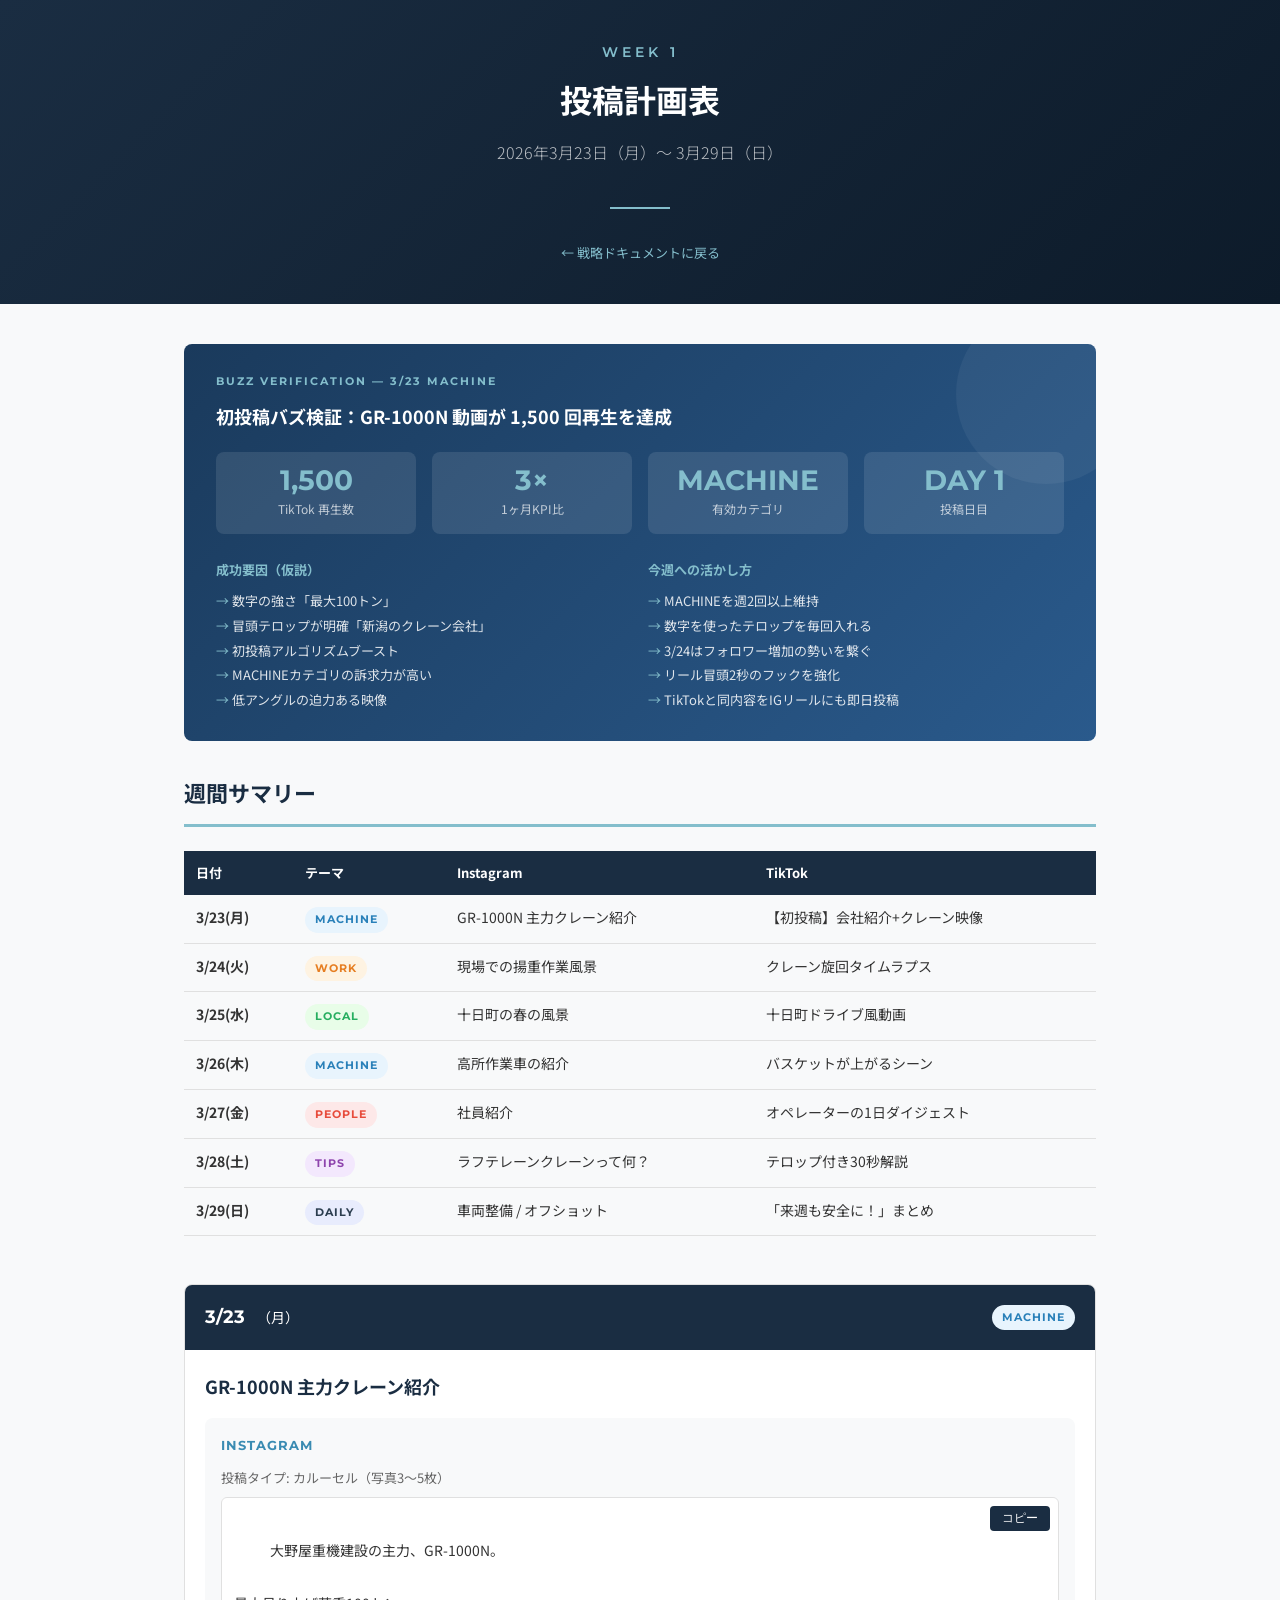
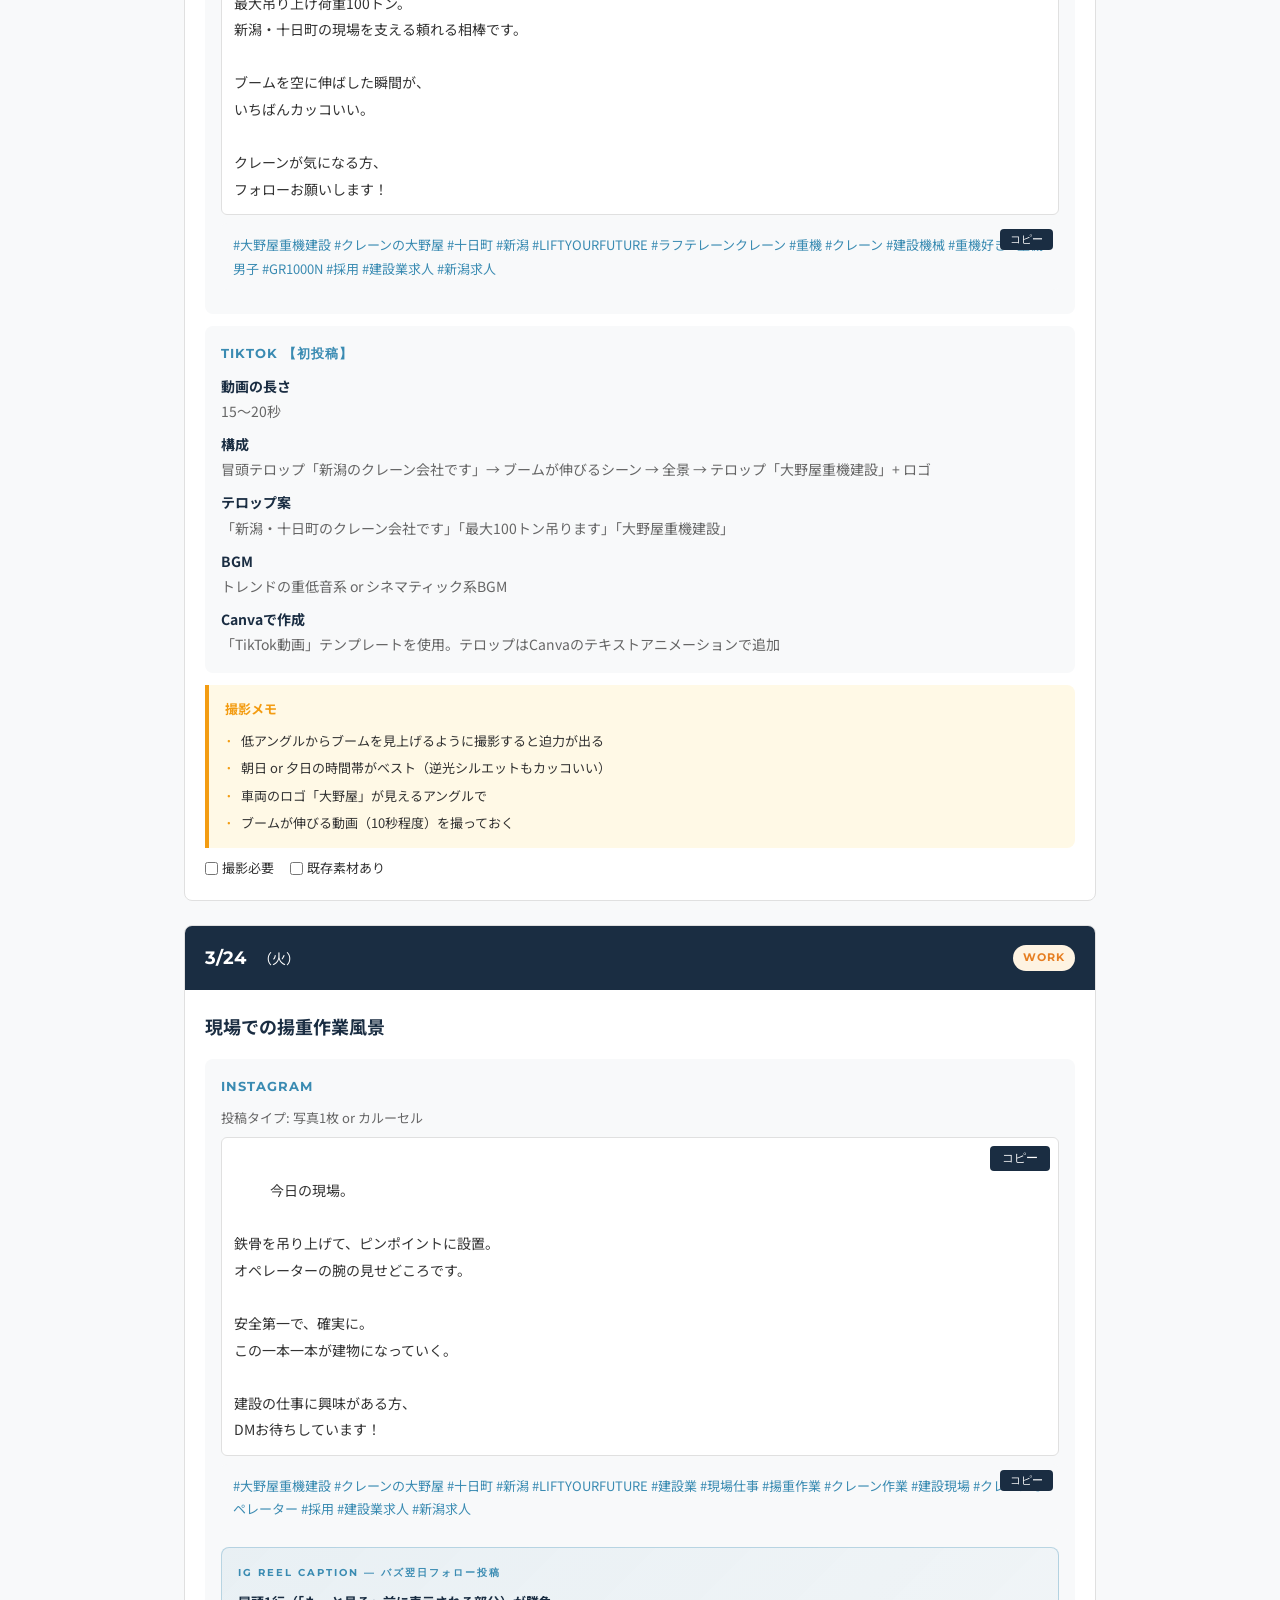
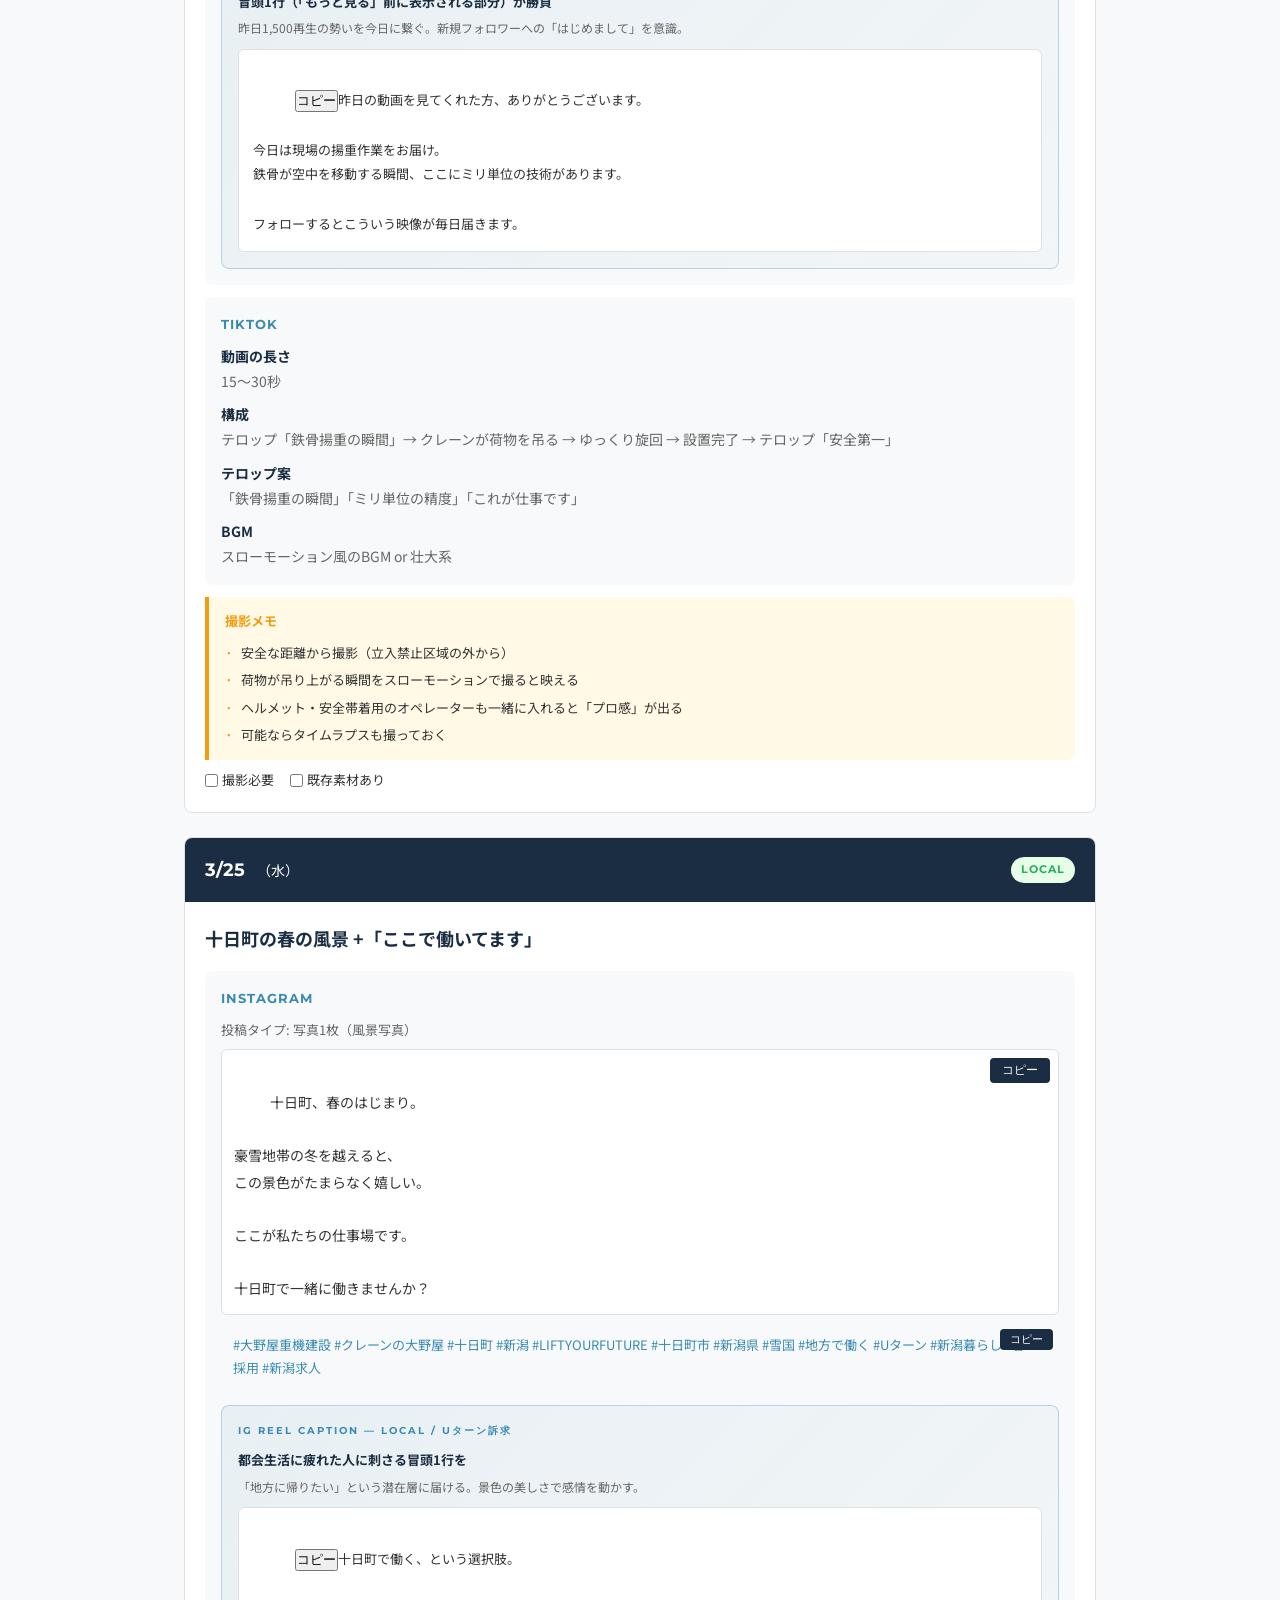
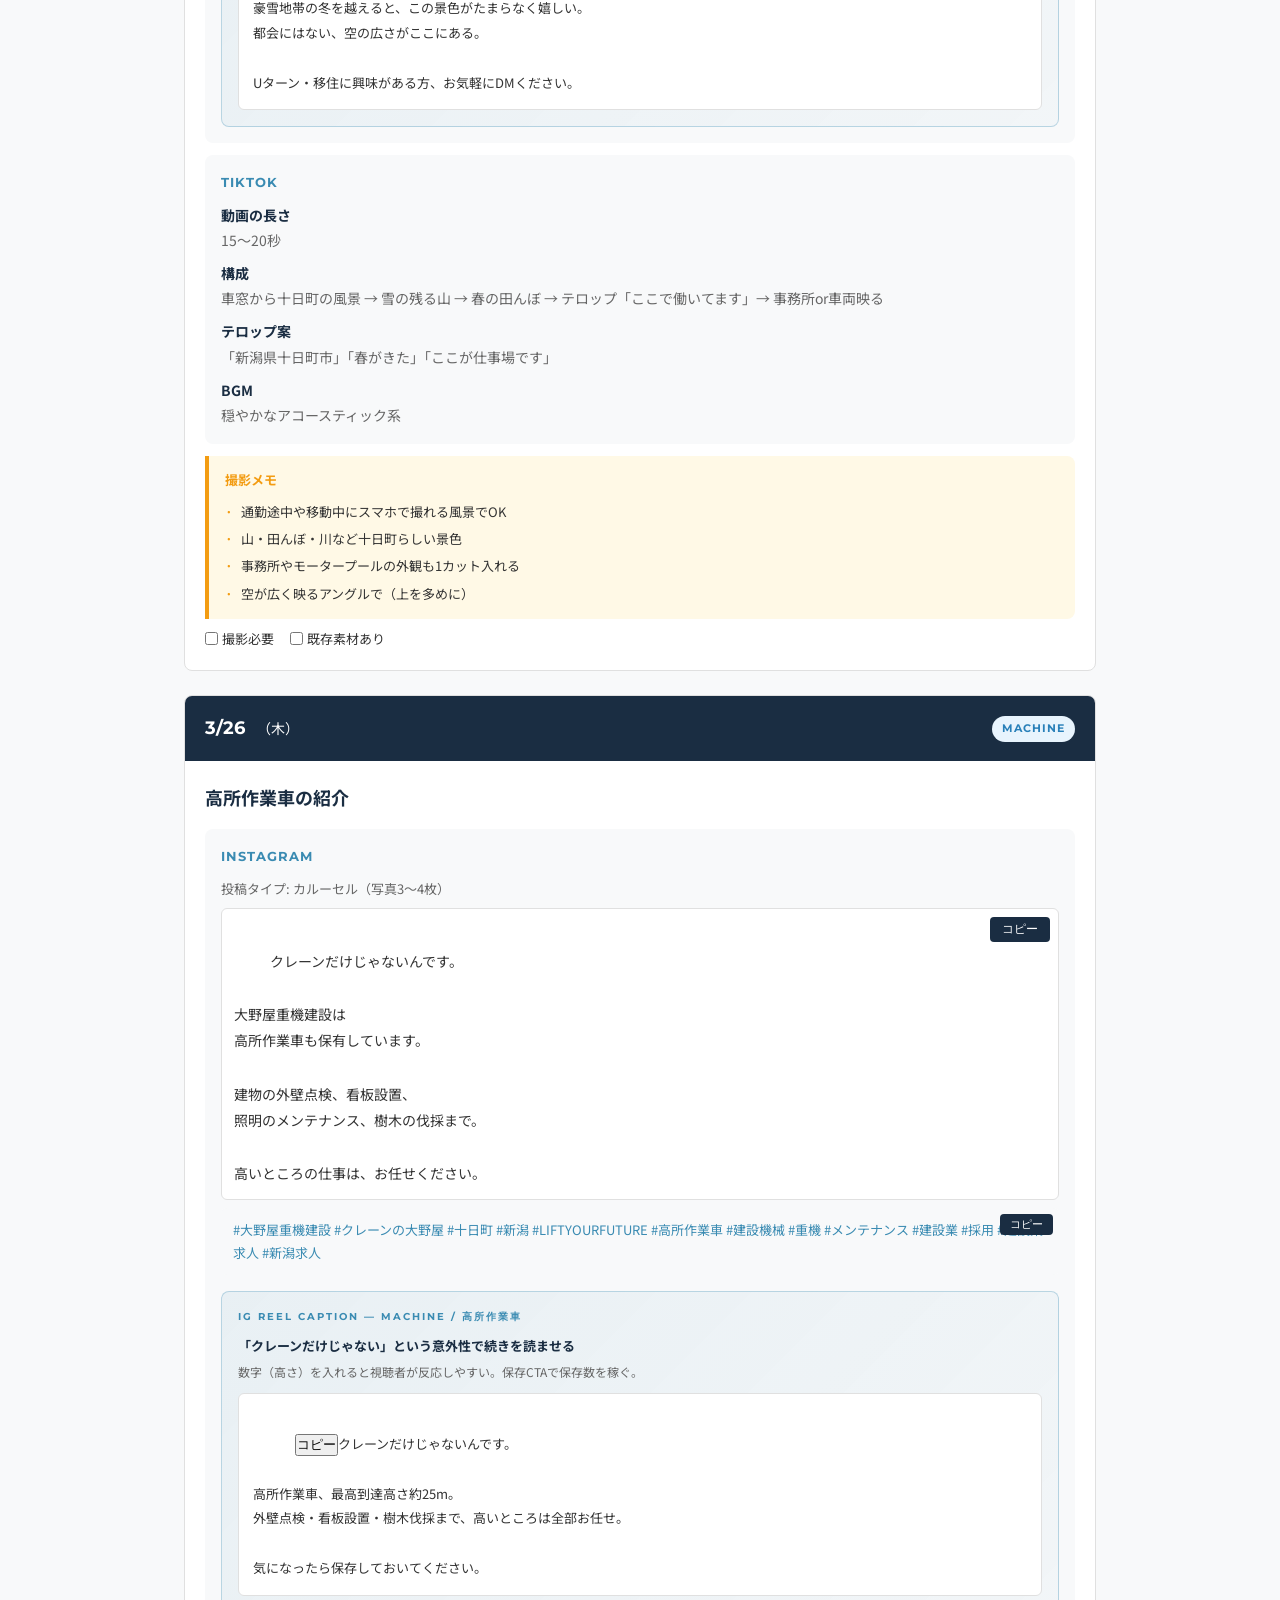
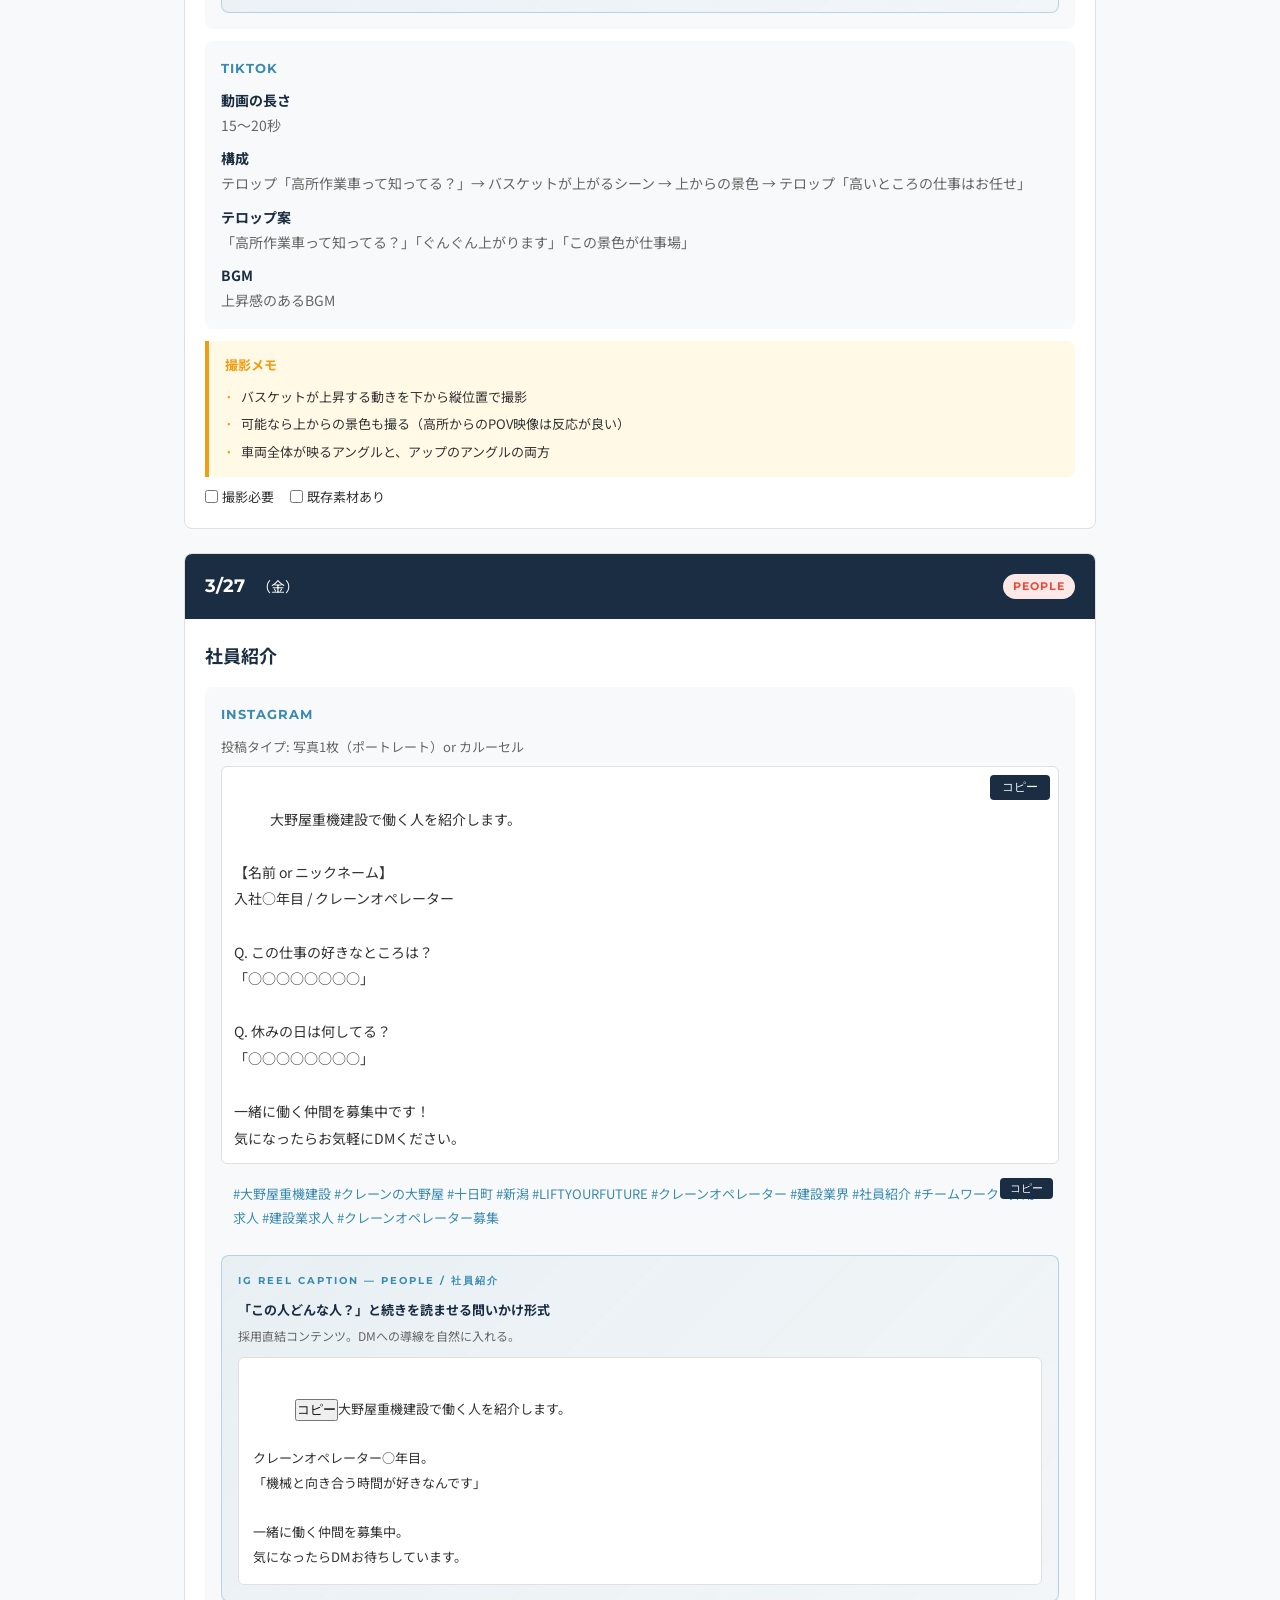
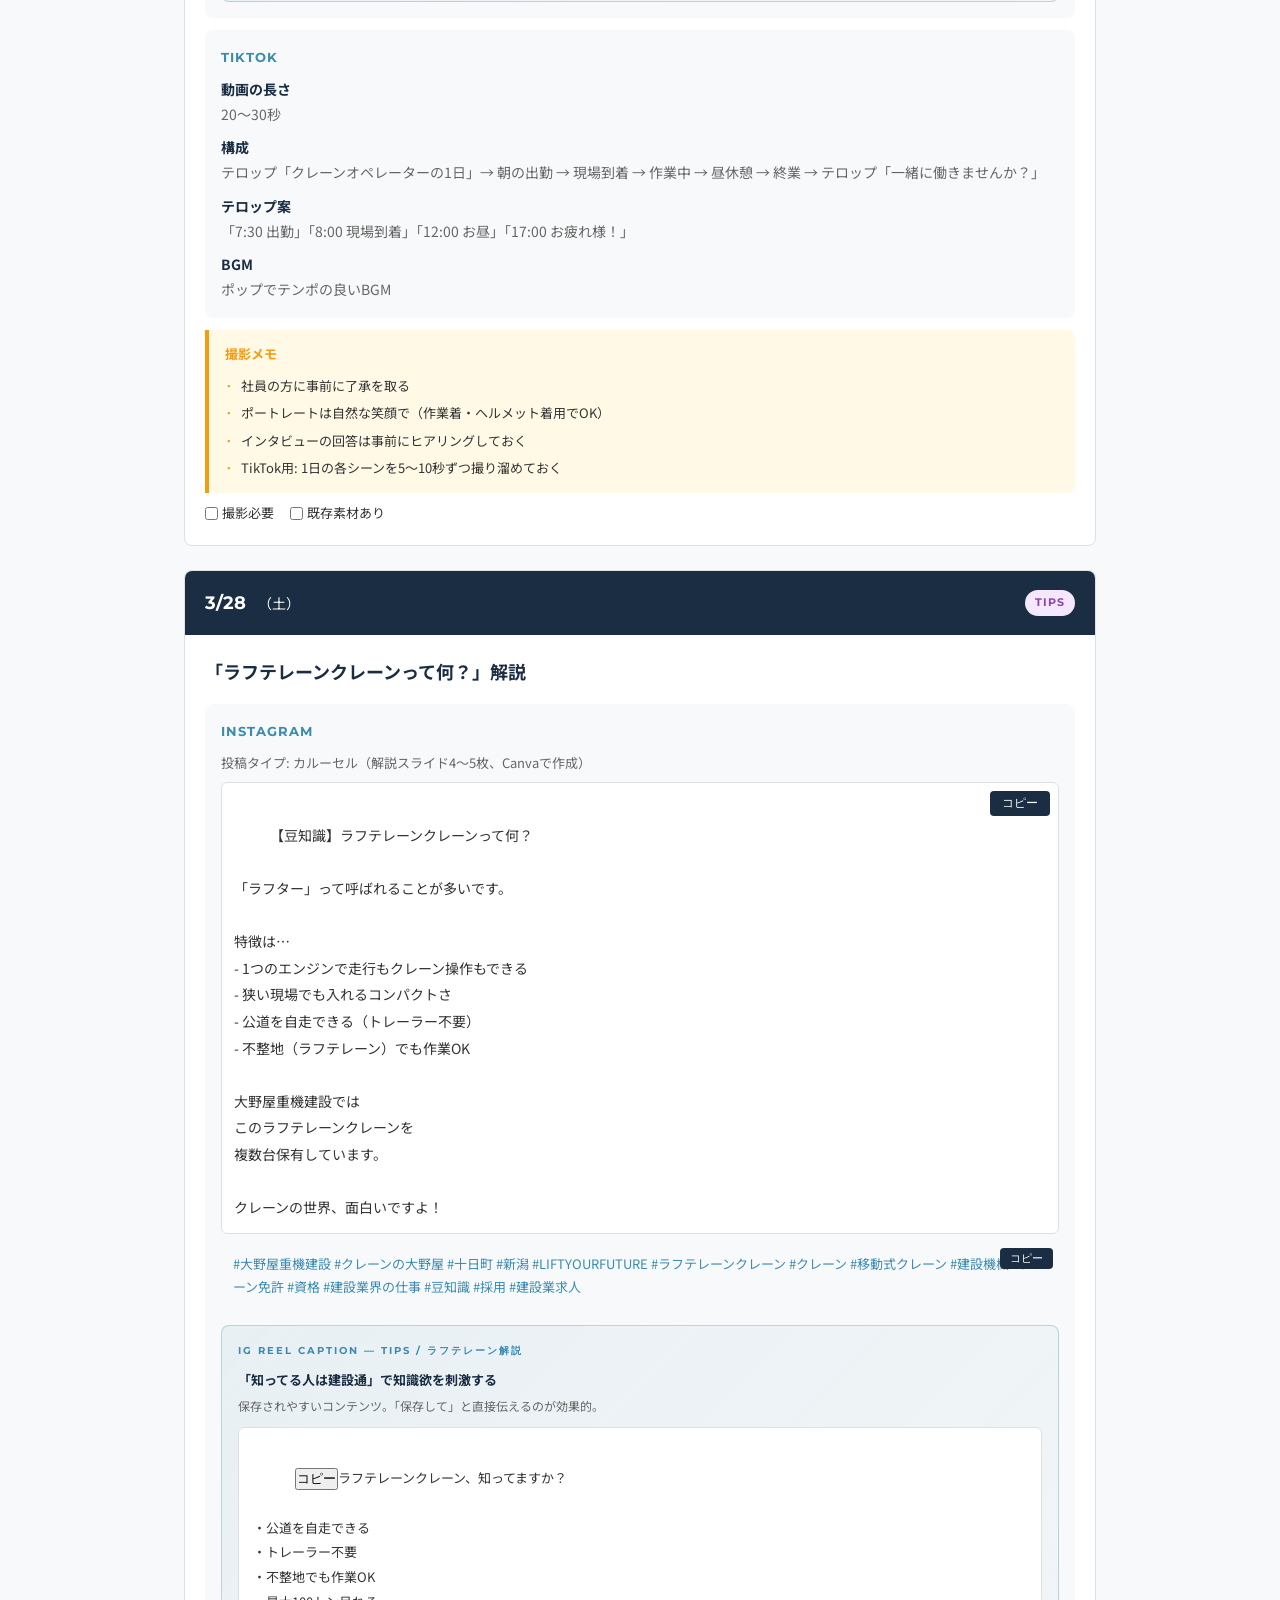
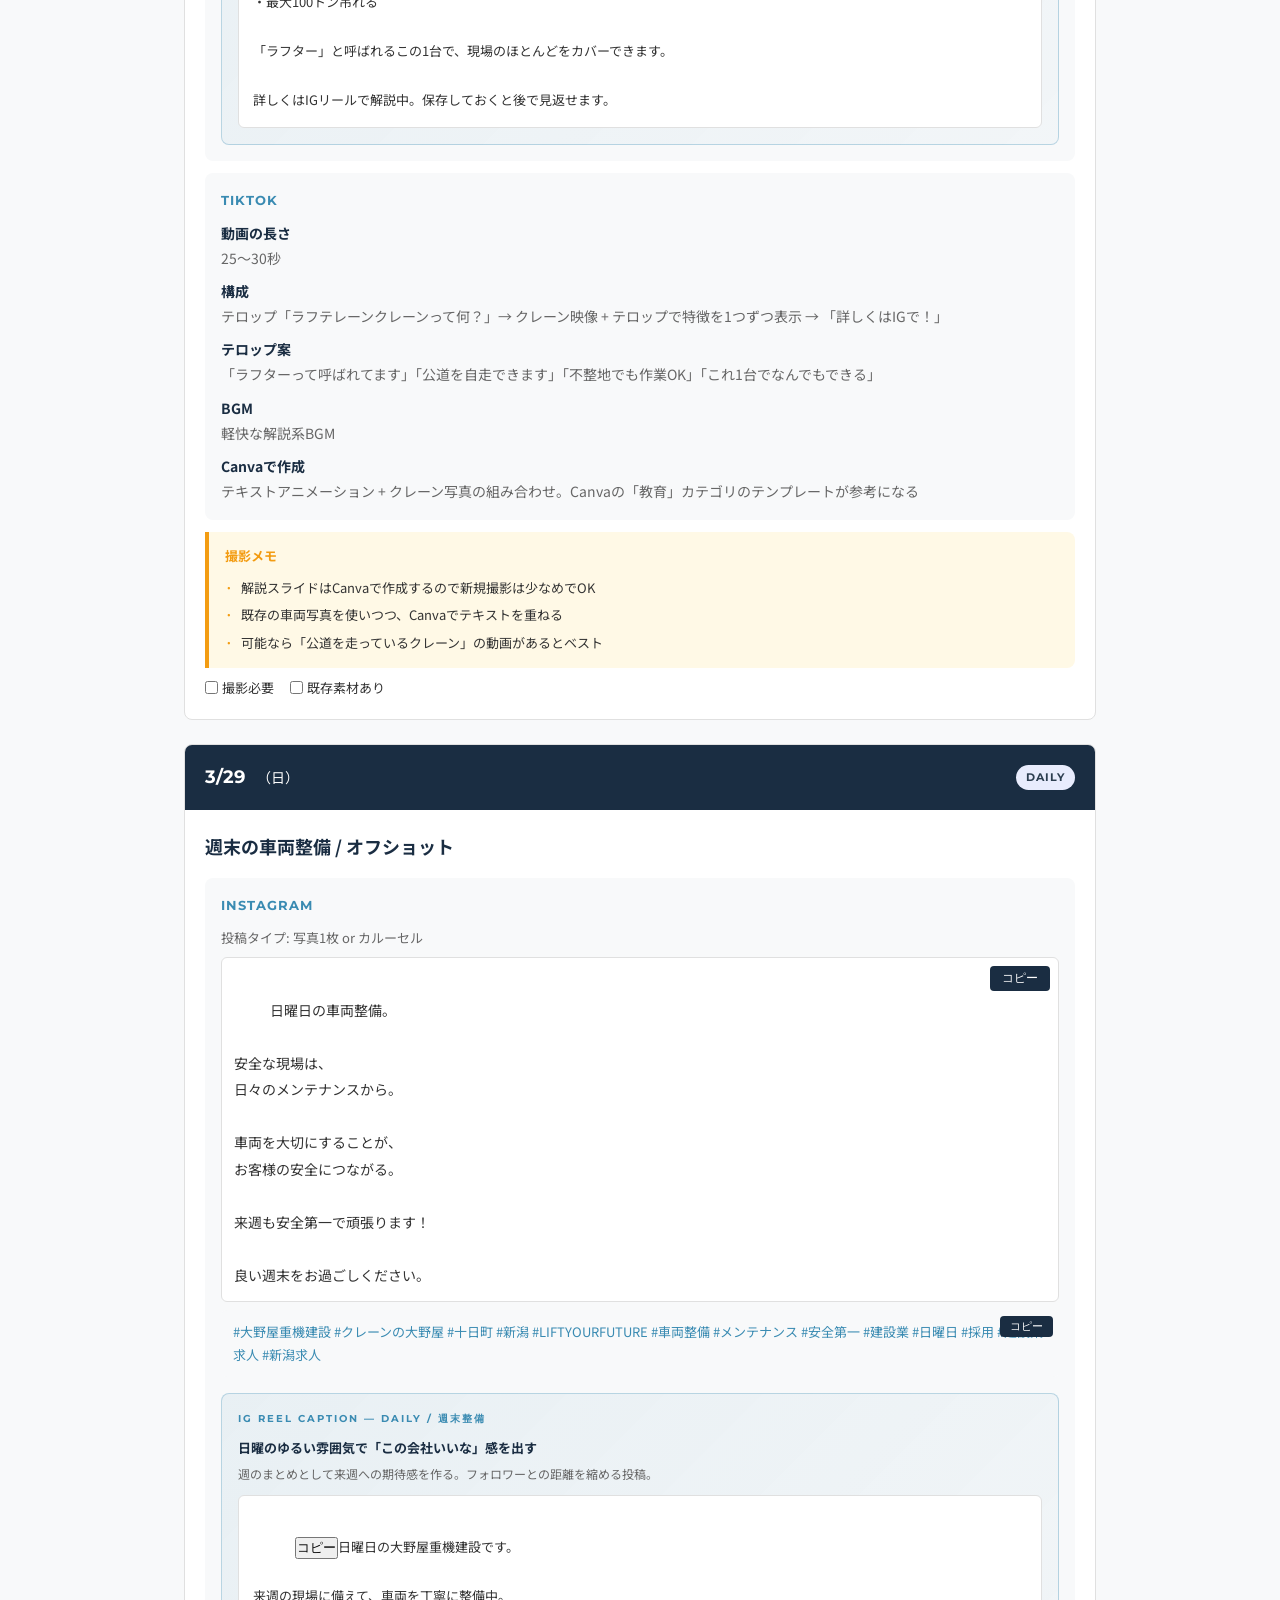
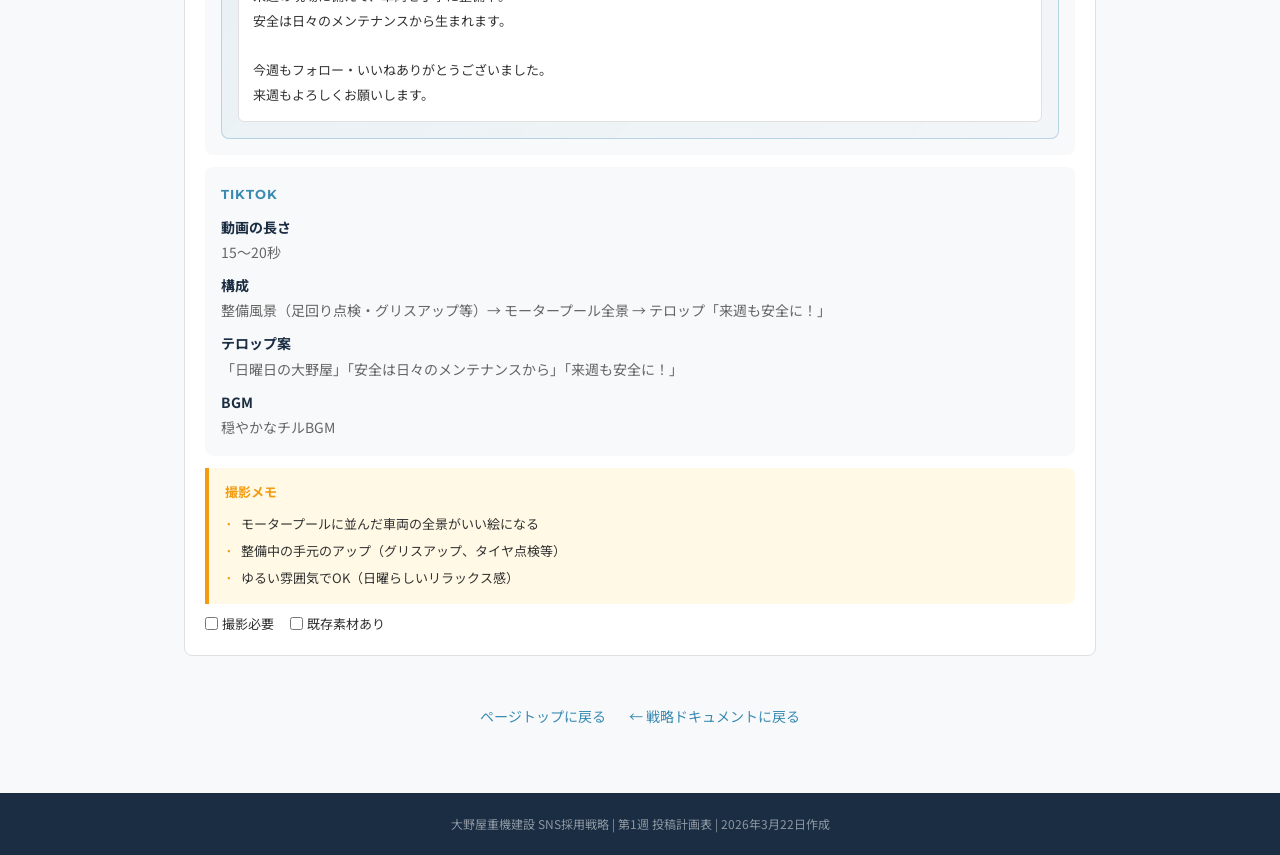
==== commit 55ec7ff4: "add: 3/23バズ検証と全日IGリール専用キャプション - 初投稿1,500再生（KPI3倍）の検証カードを週間計画トップに追加   - 再生数・KPI比・成功要因・今週への活かし方を整理 - 3" ====
--- a/weekly-plan.html
+++ b/weekly-plan.html
@@ -6,6 +6,126 @@
   <title>第1週 投稿計画表（3/23〜3/29）| 大野屋重機建設 SNS</title>
   <link href="https://fonts.googleapis.com/css2?family=Montserrat:wght@400;600;700&family=Noto+Sans+JP:wght@300;400;500;700&display=swap" rel="stylesheet">
   <link rel="stylesheet" href="css/style.css">
+  <style>
+    /* ---------- Buzz Verification ---------- */
+    .buzz-card {
+      background: linear-gradient(135deg, #1a3a5c 0%, #2a5a8c 100%);
+      border-radius: var(--radius);
+      padding: 28px 32px;
+      margin-bottom: 32px;
+      color: var(--color-white);
+      position: relative;
+      overflow: hidden;
+    }
+    .buzz-card::before {
+      content: '';
+      position: absolute;
+      top: -40px; right: -40px;
+      width: 180px; height: 180px;
+      background: rgba(255,255,255,0.05);
+      border-radius: 50%;
+    }
+    .buzz-label {
+      font-family: var(--font-en);
+      font-size: 11px;
+      font-weight: 700;
+      letter-spacing: 2px;
+      color: var(--color-accent-light);
+      margin-bottom: 8px;
+    }
+    .buzz-title {
+      font-size: 18px;
+      font-weight: 700;
+      margin-bottom: 20px;
+    }
+    .buzz-metrics {
+      display: grid;
+      grid-template-columns: repeat(auto-fit, minmax(120px, 1fr));
+      gap: 16px;
+      margin-bottom: 24px;
+    }
+    .buzz-metric {
+      background: rgba(255,255,255,0.1);
+      border-radius: 8px;
+      padding: 14px 16px;
+      text-align: center;
+    }
+    .buzz-metric .val {
+      font-family: var(--font-en);
+      font-size: 28px;
+      font-weight: 700;
+      color: var(--color-accent-light);
+      line-height: 1;
+    }
+    .buzz-metric .lbl {
+      font-size: 12px;
+      color: rgba(255,255,255,0.7);
+      margin-top: 4px;
+    }
+    .buzz-factors {
+      display: grid;
+      grid-template-columns: 1fr 1fr;
+      gap: 16px;
+    }
+    .buzz-factors h4 {
+      font-size: 13px;
+      font-weight: 700;
+      color: var(--color-accent-light);
+      margin-bottom: 8px;
+    }
+    .buzz-factors ul {
+      list-style: none;
+      padding: 0;
+      font-size: 13px;
+      color: rgba(255,255,255,0.85);
+      line-height: 1.9;
+    }
+    .buzz-factors ul li::before {
+      content: '→ ';
+      color: var(--color-accent-light);
+    }
+    @media (max-width: 600px) {
+      .buzz-factors { grid-template-columns: 1fr; }
+    }
+
+    /* ---------- Reel Caption ---------- */
+    .reel-caption-section {
+      margin-top: 16px;
+      padding: 16px;
+      background: linear-gradient(135deg, rgba(58,139,178,0.08) 0%, rgba(58,139,178,0.03) 100%);
+      border: 1.5px solid rgba(58,139,178,0.3);
+      border-radius: 8px;
+    }
+    .reel-label {
+      font-family: var(--font-en);
+      font-size: 10px;
+      font-weight: 700;
+      letter-spacing: 2px;
+      color: var(--color-accent);
+      margin-bottom: 8px;
+    }
+    .reel-hook {
+      font-size: 13px;
+      font-weight: 700;
+      color: var(--color-primary);
+      margin-bottom: 4px;
+    }
+    .reel-tip {
+      font-size: 12px;
+      color: var(--color-text-light);
+      margin-bottom: 10px;
+    }
+    .reel-caption-box {
+      background: var(--color-white);
+      border: 1px solid var(--color-border);
+      border-radius: 6px;
+      padding: 14px 48px 14px 14px;
+      font-size: 13px;
+      line-height: 1.9;
+      white-space: pre-wrap;
+      position: relative;
+    }
+  </style>
 </head>
 <body>
 
@@ -21,6 +141,54 @@
   </div>
 
   <div class="container">
+
+    <!-- ========== バズ検証（3/23） ========== -->
+    <div class="buzz-card">
+      <div class="buzz-label">BUZZ VERIFICATION — 3/23 MACHINE</div>
+      <div class="buzz-title">初投稿バズ検証：GR-1000N 動画が 1,500 回再生を達成</div>
+
+      <div class="buzz-metrics">
+        <div class="buzz-metric">
+          <div class="val">1,500</div>
+          <div class="lbl">TikTok 再生数</div>
+        </div>
+        <div class="buzz-metric">
+          <div class="val">3×</div>
+          <div class="lbl">1ヶ月KPI比</div>
+        </div>
+        <div class="buzz-metric">
+          <div class="val">MACHINE</div>
+          <div class="lbl">有効カテゴリ</div>
+        </div>
+        <div class="buzz-metric">
+          <div class="val">DAY 1</div>
+          <div class="lbl">投稿日目</div>
+        </div>
+      </div>
+
+      <div class="buzz-factors">
+        <div>
+          <h4>成功要因（仮説）</h4>
+          <ul>
+            <li>数字の強さ「最大100トン」</li>
+            <li>冒頭テロップが明確「新潟のクレーン会社」</li>
+            <li>初投稿アルゴリズムブースト</li>
+            <li>MACHINEカテゴリの訴求力が高い</li>
+            <li>低アングルの迫力ある映像</li>
+          </ul>
+        </div>
+        <div>
+          <h4>今週への活かし方</h4>
+          <ul>
+            <li>MACHINEを週2回以上維持</li>
+            <li>数字を使ったテロップを毎回入れる</li>
+            <li>3/24はフォロワー増加の勢いを繋ぐ</li>
+            <li>リール冒頭2秒のフックを強化</li>
+            <li>TikTokと同内容をIGリールにも即日投稿</li>
+          </ul>
+        </div>
+      </div>
+    </div>
 
     <!-- ========== 週間サマリー ========== -->
     <section class="section">
@@ -184,6 +352,19 @@
           <div class="hashtag-box">
             <button class="copy-btn" onclick="copyCaption(this)">コピー</button>
 #大野屋重機建設 #クレーンの大野屋 #十日町 #新潟 #LIFTYOURFUTURE #建設業 #現場仕事 #揚重作業 #クレーン作業 #建設現場 #クレーンオペレーター #採用 #建設業求人 #新潟求人</div>
+
+          <div class="reel-caption-section">
+            <div class="reel-label">IG REEL CAPTION — バズ翌日フォロー投稿</div>
+            <div class="reel-hook">冒頭1行（「もっと見る」前に表示される部分）が勝負</div>
+            <div class="reel-tip">昨日1,500再生の勢いを今日に繋ぐ。新規フォロワーへの「はじめまして」を意識。</div>
+            <div class="reel-caption-box">
+              <button class="copy-btn" onclick="copyCaption(this)">コピー</button>昨日の動画を見てくれた方、ありがとうございます。
+
+今日は現場の揚重作業をお届け。
+鉄骨が空中を移動する瞬間、ここにミリ単位の技術があります。
+
+フォローするとこういう映像が毎日届きます。</div>
+          </div>
         </div>
 
         <!-- TikTok -->
@@ -250,6 +431,19 @@
           <div class="hashtag-box">
             <button class="copy-btn" onclick="copyCaption(this)">コピー</button>
 #大野屋重機建設 #クレーンの大野屋 #十日町 #新潟 #LIFTYOURFUTURE #十日町市 #新潟県 #雪国 #地方で働く #Uターン #新潟暮らし #春 #採用 #新潟求人</div>
+
+          <div class="reel-caption-section">
+            <div class="reel-label">IG REEL CAPTION — LOCAL / Uターン訴求</div>
+            <div class="reel-hook">都会生活に疲れた人に刺さる冒頭1行を</div>
+            <div class="reel-tip">「地方に帰りたい」という潜在層に届ける。景色の美しさで感情を動かす。</div>
+            <div class="reel-caption-box">
+              <button class="copy-btn" onclick="copyCaption(this)">コピー</button>十日町で働く、という選択肢。
+
+豪雪地帯の冬を越えると、この景色がたまらなく嬉しい。
+都会にはない、空の広さがここにある。
+
+Uターン・移住に興味がある方、お気軽にDMください。</div>
+          </div>
         </div>
 
         <!-- TikTok -->
@@ -317,6 +511,19 @@
           <div class="hashtag-box">
             <button class="copy-btn" onclick="copyCaption(this)">コピー</button>
 #大野屋重機建設 #クレーンの大野屋 #十日町 #新潟 #LIFTYOURFUTURE #高所作業車 #建設機械 #重機 #メンテナンス #建設業 #採用 #建設業求人 #新潟求人</div>
+
+          <div class="reel-caption-section">
+            <div class="reel-label">IG REEL CAPTION — MACHINE / 高所作業車</div>
+            <div class="reel-hook">「クレーンだけじゃない」という意外性で続きを読ませる</div>
+            <div class="reel-tip">数字（高さ）を入れると視聴者が反応しやすい。保存CTAで保存数を稼ぐ。</div>
+            <div class="reel-caption-box">
+              <button class="copy-btn" onclick="copyCaption(this)">コピー</button>クレーンだけじゃないんです。
+
+高所作業車、最高到達高さ約25m。
+外壁点検・看板設置・樹木伐採まで、高いところは全部お任せ。
+
+気になったら保存しておいてください。</div>
+          </div>
         </div>
 
         <!-- TikTok -->
@@ -387,6 +594,20 @@
           <div class="hashtag-box">
             <button class="copy-btn" onclick="copyCaption(this)">コピー</button>
 #大野屋重機建設 #クレーンの大野屋 #十日町 #新潟 #LIFTYOURFUTURE #クレーンオペレーター #建設業界 #社員紹介 #チームワーク #採用 #求人 #建設業求人 #クレーンオペレーター募集</div>
+
+          <div class="reel-caption-section">
+            <div class="reel-label">IG REEL CAPTION — PEOPLE / 社員紹介</div>
+            <div class="reel-hook">「この人どんな人？」と続きを読ませる問いかけ形式</div>
+            <div class="reel-tip">採用直結コンテンツ。DMへの導線を自然に入れる。</div>
+            <div class="reel-caption-box">
+              <button class="copy-btn" onclick="copyCaption(this)">コピー</button>大野屋重機建設で働く人を紹介します。
+
+クレーンオペレーター○年目。
+「機械と向き合う時間が好きなんです」
+
+一緒に働く仲間を募集中。
+気になったらDMお待ちしています。</div>
+          </div>
         </div>
 
         <!-- TikTok -->
@@ -460,6 +681,23 @@
           <div class="hashtag-box">
             <button class="copy-btn" onclick="copyCaption(this)">コピー</button>
 #大野屋重機建設 #クレーンの大野屋 #十日町 #新潟 #LIFTYOURFUTURE #ラフテレーンクレーン #クレーン #移動式クレーン #建設機械 #クレーン免許 #資格 #建設業界の仕事 #豆知識 #採用 #建設業求人</div>
+
+          <div class="reel-caption-section">
+            <div class="reel-label">IG REEL CAPTION — TIPS / ラフテレーン解説</div>
+            <div class="reel-hook">「知ってる人は建設通」で知識欲を刺激する</div>
+            <div class="reel-tip">保存されやすいコンテンツ。「保存して」と直接伝えるのが効果的。</div>
+            <div class="reel-caption-box">
+              <button class="copy-btn" onclick="copyCaption(this)">コピー</button>ラフテレーンクレーン、知ってますか？
+
+・公道を自走できる
+・トレーラー不要
+・不整地でも作業OK
+・最大100トン吊れる
+
+「ラフター」と呼ばれるこの1台で、現場のほとんどをカバーできます。
+
+詳しくはIGリールで解説中。保存しておくと後で見返せます。</div>
+          </div>
         </div>
 
         <!-- TikTok -->
@@ -530,6 +768,20 @@
           <div class="hashtag-box">
             <button class="copy-btn" onclick="copyCaption(this)">コピー</button>
 #大野屋重機建設 #クレーンの大野屋 #十日町 #新潟 #LIFTYOURFUTURE #車両整備 #メンテナンス #安全第一 #建設業 #日曜日 #採用 #建設業求人 #新潟求人</div>
+
+          <div class="reel-caption-section">
+            <div class="reel-label">IG REEL CAPTION — DAILY / 週末整備</div>
+            <div class="reel-hook">日曜のゆるい雰囲気で「この会社いいな」感を出す</div>
+            <div class="reel-tip">週のまとめとして来週への期待感を作る。フォロワーとの距離を縮める投稿。</div>
+            <div class="reel-caption-box">
+              <button class="copy-btn" onclick="copyCaption(this)">コピー</button>日曜日の大野屋重機建設です。
+
+来週の現場に備えて、車両を丁寧に整備中。
+安全は日々のメンテナンスから生まれます。
+
+今週もフォロー・いいねありがとうございました。
+来週もよろしくお願いします。</div>
+          </div>
         </div>
 
         <!-- TikTok -->
